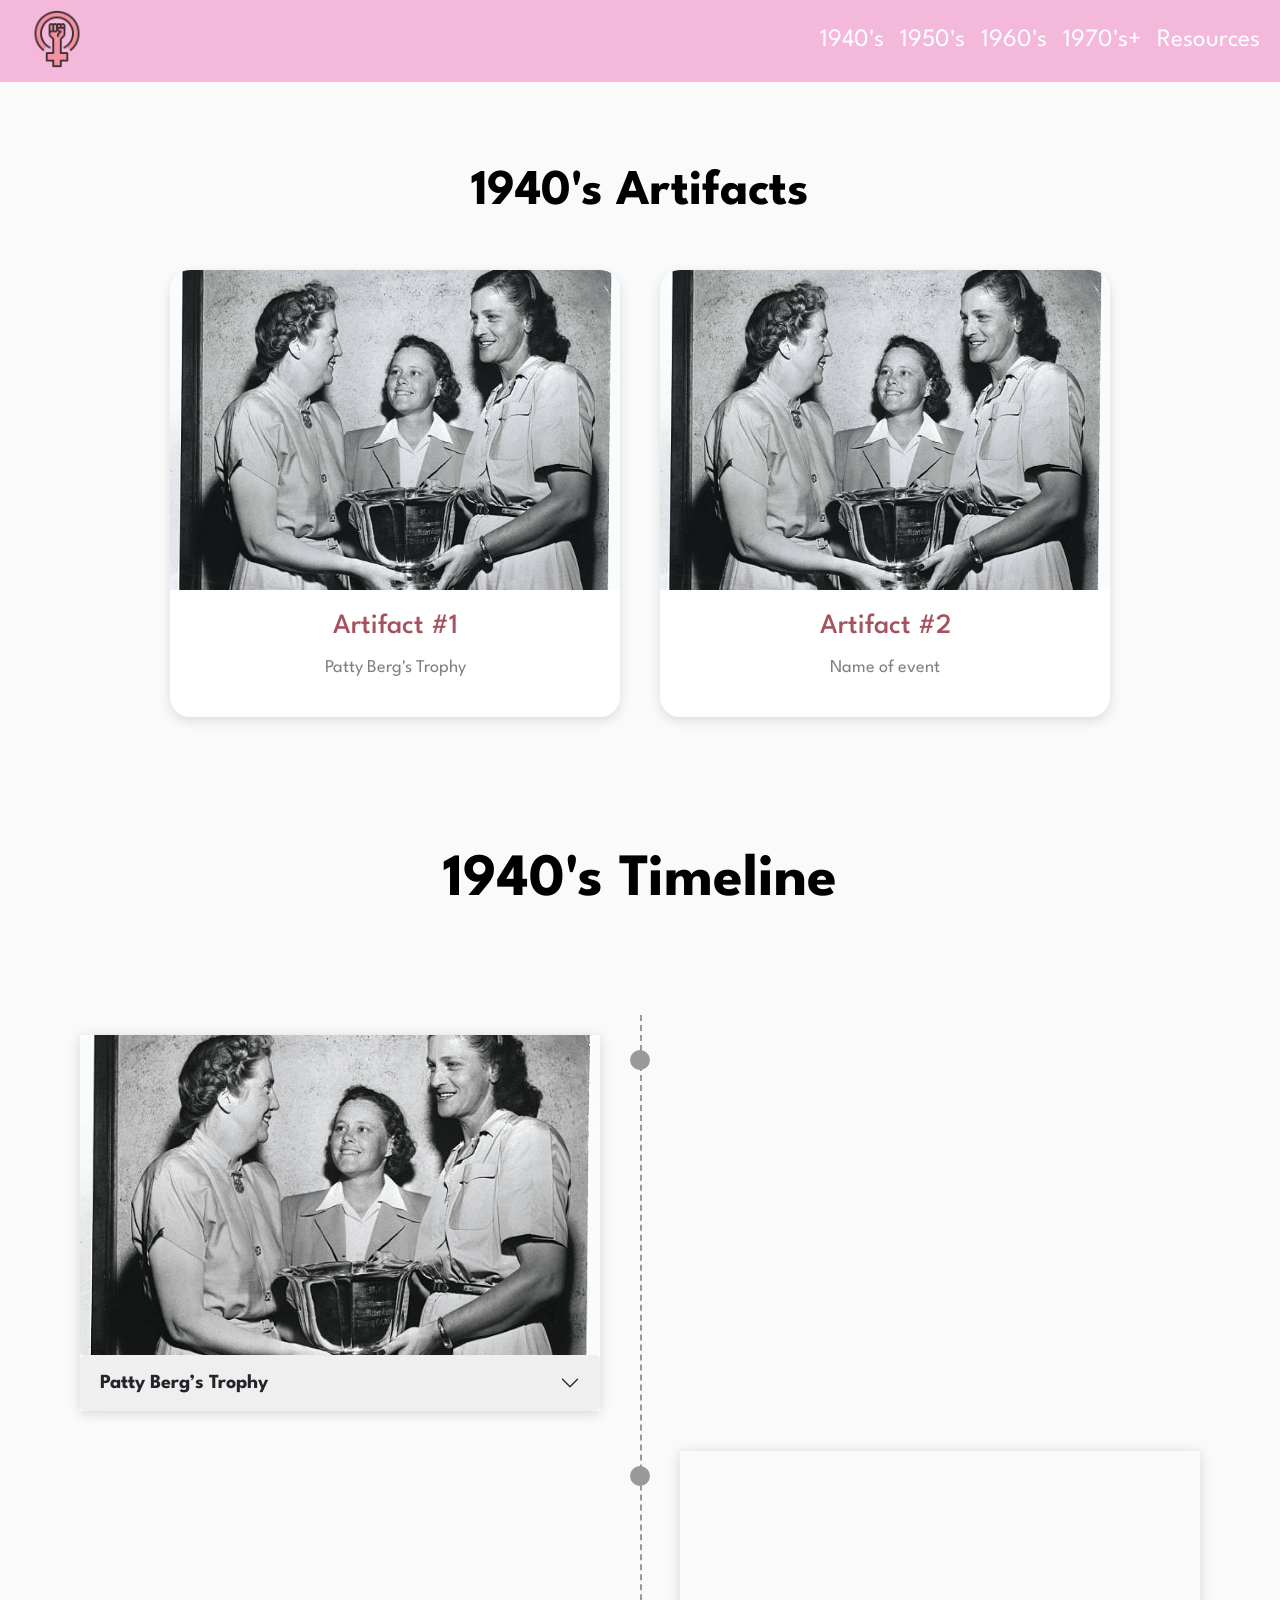
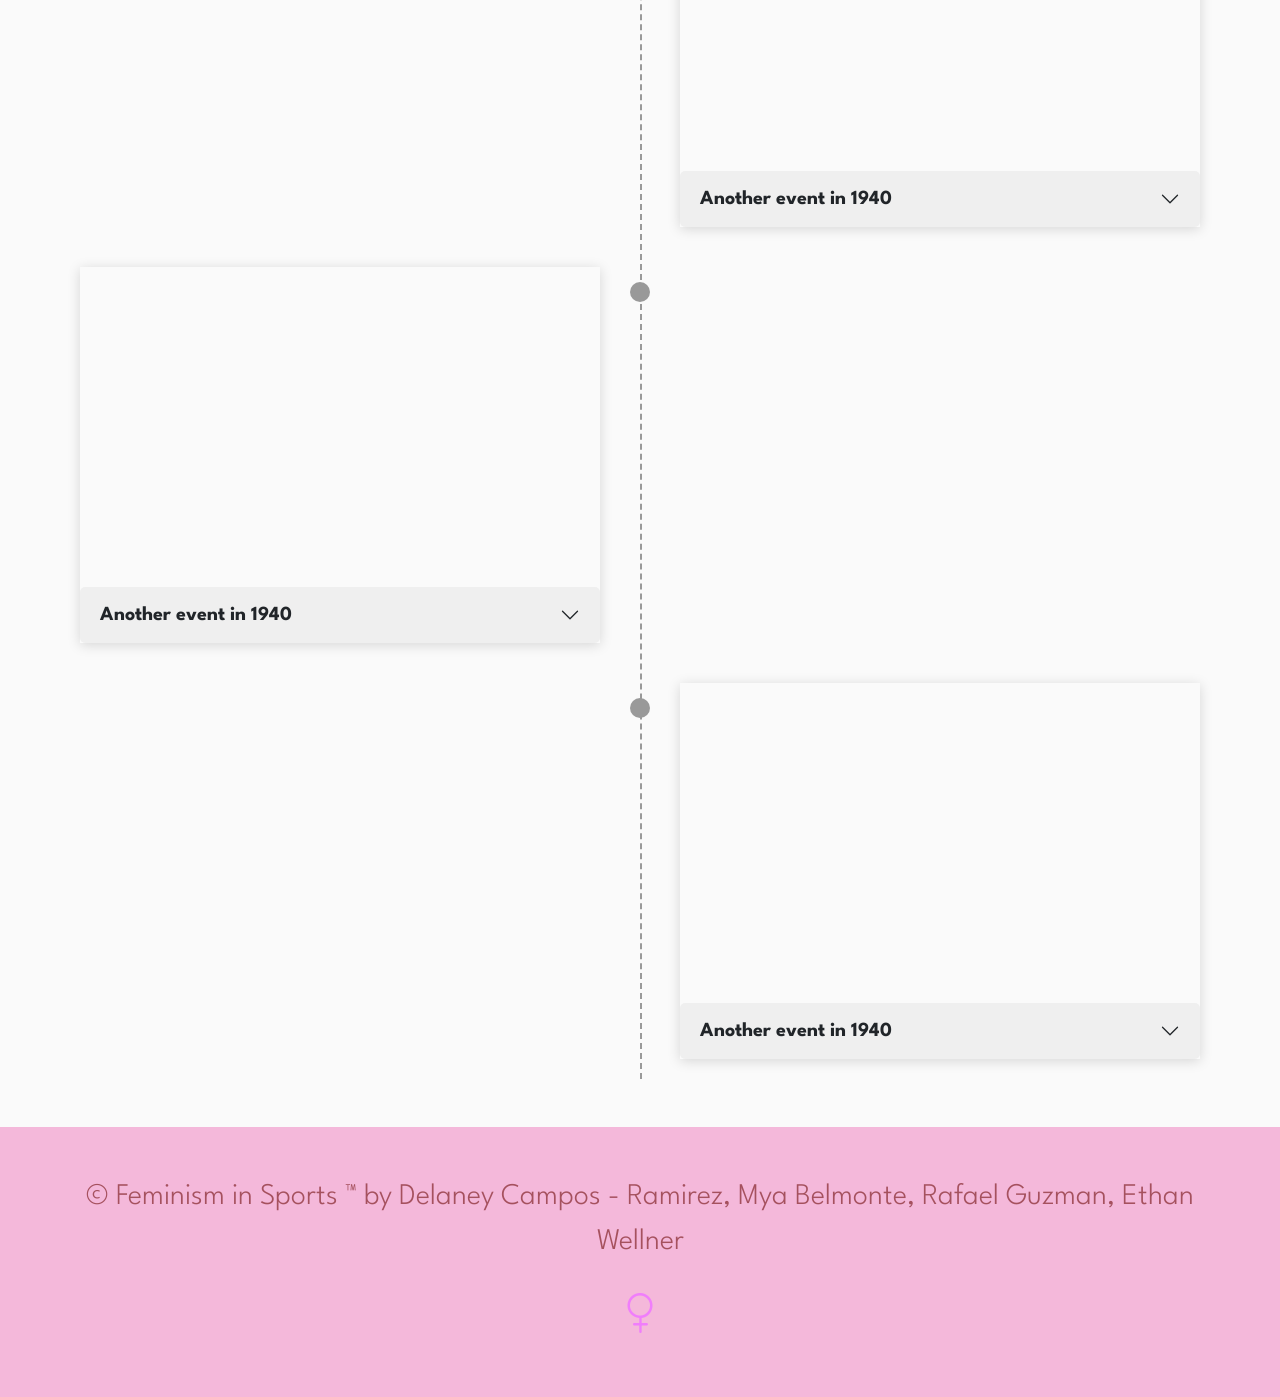
==== 1940's.html @ 1a589da6 "Styling for years" ====
<!DOCTYPE html>
<html lang="en">
<head>
    <meta charset="UTF-8">
    <meta name="viewport" content="width=device-width, initial-scale=1.0">
    <title>Feminism in Sports - 1940's</title>
    <link rel="icon" type="image/png" href="img/feminist.png">
    <link href="https://cdn.jsdelivr.net/npm/bootstrap@5.3.8/dist/css/bootstrap.min.css"
               rel="stylesheet" integrity="sha384-sRIl4kxILFvY47J16cr9ZwB07vP4J8+LH7qKQnuqkuIAvNWLzeN8tE5YBujZqJLB"
               crossorigin="anonymous">

   <link rel="stylesheet" href="https://cdn.jsdelivr.net/npm/bootstrap-icons@1.13.1/font/bootstrap-icons.min.css">
   <link rel="stylesheet" href="styles.css">

   <script src="https://cdn.jsdelivr.net/npm/bootstrap@5.3.8/dist/js/bootstrap.bundle.min.js"
               integrity="sha384-FKyoEForCGlyvwx9Hj09JcYn3nv7wiPVlz7YYwJrWVcXK/BmnVDxM+D2scQbITxI" crossorigin="anonymous"></script>
               
    <script src="https://code.jquery.com/jquery-3.7.1.min.js"></script>
    <link rel="stylesheet"
      href="https://unpkg.com/aos@2.3.1/dist/aos.css">
</head>
<body>

    <!--Navbar-->
    <nav class="navbar navbar-expand-xl navbar-dark navbar-container nb-background-color">
        <!--xl = extra-large breakpoint, navbar-dark = light text-->
        <div class="container-fluid">
            <a href="index.html" class="navbar-brand">
                <img src="img/feminist.png" alt="Feminist Symbol" class="d-inline-block align-text-top nav-image">
            </a>
                
            <!--hamburger menu button-->
            <button class="navbar-toggler" type="button" data-bs-toggle="collapse" data-bs-target="#navmenu">
                <span class="navbar-toggler-icon"></span>
            </button>

            <!--collapsible navbar menu w/custom hover underline CSS animation-->
            <div class="collapse navbar-collapse" id="navmenu">
                <!--links to hamburger menu button-->
                <ul class="navbar-nav ms-auto text-center" id="nav-links">
                    <li class="nav-list-item">
                        <a href="1940's.html" class="nav-link hover-underline-animation nbMenuItem">1940's</a>
                    </li>
                    <li class="nav-list-item">
                        <a href="1950's.html" class="nav-link hover-underline-animation nbMenuItem">1950's</a>
                    </li>
                    <li class="nav-list-item">
                        <a href="1960's.html" class="nav-link hover-underline-animation nbMenuIteme">1960's</a>
                    </li>
                    <li class="nav-list-item">
                        <a href="1970's.html" class="nav-link hover-underline-animation nbMenuItem">1970's+</a>
                    </li>
                    <li class="nav-list-item">
                        <a href="resources.html" class="nav-link hover-underline-animation nbMenuItem">Resources</a>
                    </li>
                    <!-- <li class="nav-list-item">
                        <button type = "button" class="nav-link-page nav-btn-reset" id="sign-inout-button" href="">SIGN OUT</button>
                    </li> -->
                </ul>
            </div>
        </div>
    </nav>

    <section class="artifact-section">

        <h1 class="text-center mb-5" style="font-size:50px;" data-aos="fade-in" data-aos-duration="5000"><b>1940's Artifacts</b></h1>

        <div class="artifact-container">

            <!-- Artifact 1 -->
            <div class="artifact-card"
                data-bs-toggle="modal"
                data-bs-target="#artifact1Modal">

                <img src="img/1940/PattyBerg’sTrophy.png"
                    alt="Patty Berg Trophy">

                <div class="artifact-info">
                    <h3>Artifact #1</h3>
                    <p>Patty Berg's Trophy</p>
                </div>

            </div>

            <!-- Artifact 2 -->
            <div class="artifact-card"
                data-bs-toggle="modal"
                data-bs-target="#artifact2Modal">

                <img src="img/1940/PattyBerg’sTrophy.png"
                    alt="AAGPBL">

                <div class="artifact-info">
                    <h3>Artifact #2</h3>
                    <p>Name of event</p>
                </div>

            </div>

        </div>

    </section>

    <!--CARD POP OUTS-->
    <!--Event 1-->
    <div class="modal fade"
        id="artifact1Modal"
        tabindex="-1">
        <div class="modal-dialog modal-fullscreen modal-dialog-scrollable">
            <div class="modal-content">
                <div class="modal-header">
                    <h2 class="modal-title">
                        Artifact #1
                    </h2>
                    <button
                        type="button"
                        class="btn-close"
                        data-bs-dismiss="modal">
                    </button>
                </div>
                <div class="modal-body">
                    <div class="row align-items">
                        <div class="col-md-6 text-center">
                            <img src="img/1940/PattyBerg’sTrophy.png" class="modal-image">
                        </div>

                        <div class="col-md-6 text-center">
                            <div class="modal-title">
                                <h1>Patty Berg's Trophy</h1>
                            </div>
                        </div>
                    </div>
                </div>
            </div>
        </div>
    </div>

    <!--Modal 2-->
    <div class="modal fade"
        id="artifact2Modal"
        tabindex="-1">
        <div class="modal-dialog modal-lg">
            <div class="modal-content">
                <div class="modal-header">
                    <h2 class="modal-title">
                        Event Name
                    </h2>
                    <button
                        type="button"
                        class="btn-close"
                        data-bs-dismiss="modal">
                    </button>
                </div>
                <div class="modal-body">
                    <img src="img/1940/PattyBerg’sTrophy.png"
                        class="modal-image">
                    <p>
                        Analysis
                    </p>
                </div>
            </div>
        </div>
    </div>

    <section class="timeline">
        <br><br>
       <!--1940's TIMELINE-->
        <h1 class="timeline-title" data-aos="fade-up"><b>1940's Timeline</b></h1>
        <br><br>
        <div class="main-timeline">
            <!-- Event 1 -->
            <div class="timeline-item left">
                <div class="timeline-card" data-aos="fade-right" data-aos-duration="1000">
                    <div class="timeline-image" style="background-image:url('img/1940/PattyBerg’sTrophy.png');"></div>
                    <div class="accordion" id="timeline1">
                        <div class="accordion-item">
                            <h2 class="accordion-header">
                                <button class="accordion-button collapsed" 
                                        type="button"
                                        data-bs-toggle="collapse"
                                        data-bs-target="#year1940">
                                    Patty Berg’s Trophy
                                </button>
                            </h2>

                            <div id="year1940" class="accordion-collapse collapse">
                                <div class="accordion-body">
                                    Brief description
                                </div>
                            </div>
                        </div>
                    </div>

                </div>
            </div>

            <!-- Event 2 -->
            <div class="timeline-item right">
                <div class="timeline-card" data-aos="fade-left" data-aos-duration="1000">
                    <div class="timeline-image" style="background-image:url('img/1950s.jpg');"></div>

                    <div class="accordion" id="timeline2">
                        <div class="accordion-item">
                            <h2 class="accordion-header">
                                <button class="accordion-button collapsed"
                                        type="button"
                                        data-bs-toggle="collapse"
                                        data-bs-target="#year1950">
                                    Another event in 1940
                                </button>
                            </h2>

                            <div id="year1950" class="accordion-collapse collapse">
                                <div class="accordion-body">
                                    Description of the 1950s event goes here.
                                </div>
                            </div>
                        </div>
                    </div>

                </div>
            </div>

            <!-- Event 3 -->
            <div class="timeline-item left">
                <div class="timeline-card" data-aos="fade-right" data-aos-duration="1000">
                    <div class="timeline-image" style="background-image:url('img/1960s.jpg');"></div>

                    <div class="accordion" id="timeline3">
                        <div class="accordion-item">
                            <h2 class="accordion-header">
                                <button class="accordion-button collapsed"
                                        type="button"
                                        data-bs-toggle="collapse"
                                        data-bs-target="#year1960">
                                    Another event in 1940
                                </button>
                            </h2>

                            <div id="year1960" class="accordion-collapse collapse">
                                <div class="accordion-body">
                                    Description of the 1960s event goes here.
                                </div>
                            </div>
                        </div>
                    </div>

                </div>
            </div>

            <!-- Event 4 -->
            <div class="timeline-item right">
                <div class="timeline-card" data-aos="fade-left" data-aos-duration="1000">
                    <div class="timeline-image" style="background-image:url('img/1970s.jpg');"></div>

                    <div class="accordion" id="timeline4">
                        <div class="accordion-item">
                            <h2 class="accordion-header">
                                <button class="accordion-button collapsed"
                                        type="button"
                                        data-bs-toggle="collapse"
                                        data-bs-target="#year1970">
                                    Another event in 1940
                                </button>
                            </h2>

                            <div id="year1970" class="accordion-collapse collapse">
                                <div class="accordion-body">
                                    Description of the 1970s+ event goes here.
                                </div>
                            </div>
                        </div>
                    </div>

                </div>
            </div>

        </div>
        <br><br>
    </section>
    
    <!--FOOTER-->
    <footer class="p-5 footer text-light text-center">
        <div class="container d-flex justify-content-center align-items-center gap-3 flex-wrap">
            <p class="lead m-0 text-center">
                &copy; Feminism in Sports &trade; by Delaney Campos - Ramirez, Mya Belmonte, Rafael Guzman, Ethan Wellner
            </p>
            <a href="#" class="mt-2">
                <i class="bi bi-gender-female footer-icon"></i>
            </a>
        </div>
    </footer>
    <script src="https://unpkg.com/aos@2.3.1/dist/aos.js"></script>

    <script>
        AOS.init()
    </script>
</body>
</html>
---- styles.css ----
/*----------Fonts----------*/
@import url('https://fonts.googleapis.com/css2?family=League+Spartan:wght@100..900&display=swap');

/*----------Set Up----------*/
body{
    background-color: #fafafa;
    color: black;
    margin: 0;
    font-family: 'League Spartan', sans-serif;
    /* text-align: center; */
}

p {
    font-size: 23px;
}

.space{
    margin-top: 10px;
}
/*----------Navbar----------*/
/*navbar*/
.navbar-container{
    /* position: sticky !important; */
    top: 0;
    z-index: 1000; 
}

/*navbar background color*/
.nb-background-color{   
    background-color: #f4b8da;
    z-index: 1000; /* Ensure navbar stays on top */
    top: 0;
    /* position: sticky !important; */
}

@keyframes fadeIn {
  from {
    opacity: 0;
  }
  to {
    opacity: 1;
  }
}

/*links in navbar*/
.nav-list-item a{
    color: #ffffff !important;
    font-size: 25px;

    transition:
        text-shadow 0.2s ease,
        transform 0.2s ease;
}

.nav-list-item a:hover{
    text-shadow:
        0 0 0.5px currentColor,
        0 0 0.5px currentColor;

    transform: scale(1.1);
}

/*hovering animation*/
.hover-underline-animation {
    display: inline-block;
    position: relative;
  }
  
.hover-underline-animation:after {
    content: '';
    position: absolute;
    width: 100%;
    transform: scaleX(0);
    height: 2px;
    bottom: 0;
    left: 0;
    background-color: #ffffff;
    transition: transform 0.35s ease-out;
}

/*Scrolled*/
.nb-background-color.scrolled .hover-underline-animation:after {
    background-color: #ffffff;
}

.hover-underline-animation:hover:after {
    transform: scaleX(1);
}

.nb-background-color.scrolled .hover-underline-animation:hover:after {
    transform: scaleX(1);
}

/*logo*/
.nav-image{
    height: 60px;
    width: auto;
    margin-top: -10px; /* Moves the image 20px up */
    padding-left: 15px;
}

/*navbar items*/
.nav-item a{
    font-family: "League Spartan", sans-serif;
    font-size: 25px;
    margin-right: 20px;
    color: #a5515e;
}

.nav-item:hover a{
    font-family: "League Spartan", sans-serif;
    font-size: 25px;
    margin-right: 20px;
    color: #a5515e;
}

/*navbar menu button*/
.nav-item button{
    font-family: "League Spartan", sans-serif;
    font-size: 25px;
}

/*hamburger*/
button.navbar-toggler {
    background-color: #f4b8da
}

/*----------Footer----------*/
.footer{
    background-color: #f4b8da;   
}

.footer p{
    color: #a5515e;
    font-size: 30px;
}

/*button leading to top of page*/
.footer-icon{
    font-size: 40px;
    color: #f07efb;
}

.footer-icon:hover{
    color: #bc60c4;
    transform: scale(1.15);
    transition: 0.2;
}

/*----------Home Page----------*/
.image-background{
    height: calc(100vh - 80px);
    background-image: url("img/background.png");
    background-size: cover;
    background-position: center;
    background-repeat: no-repeat;

    display: flex;
    justify-content: center; /* Centers horizontally */
    align-items: center;     /* Centers vertically */
}

.image-text{
    color: white;
    text-align: center;
}

.image-text h1{
    font-size: 90px;
}

.image-text h3{
    font-size: 30px;
}

.feminism-text h1{
    font-size: 60px;
}

.background{
    /* width: 700px;
    min-height: 420px; */
    width: 100%;
    max-width: 550px;
    min-height: 350px;
    
    background: #dca1a1;
    border-radius: 25px;
    margin: auto;

    display: flex;
    justify-content: center;
    align-items: center;
    padding: 20px;
}

.image-size{
    object-fit: cover;
    object-position: top center;
    height: 100%;
    width: 100%;
}

.overview-text{
    padding-left: 30px;
}

.overview-text-sports{
    padding-left: 30px;
    padding-right: 20px;
}

/* ---------------- Timeline Section ---------------- */

.timeline-section{
    padding: 50px 20px;
}

.timeline-title{
    text-align: center;
    font-size: 60px;
    margin-bottom: 50px;
}

/* ---------------- Main Timeline ---------------- */

.main-timeline{
    position: relative;
    max-width: 1200px;
    margin: auto;
}

/* Center line */

.main-timeline::after{
    content: "";
    position: absolute;
    top: 0;
    bottom: 0;
    left: 50%;
    border-left: 2px dashed #999;
}

/* ---------------- Timeline Item ---------------- */

.timeline-item{
    position: relative;
    width: 50%;
    padding: 20px 40px;
}

.left{
    left: 0;
}

.right{
    left: 50%;
}

/* Circle */

.timeline-item::after{
    content: "";
    position: absolute;
    top: 35px;
    width: 20px;
    height: 20px;
    background: #999;
    border-radius: 50%;
    z-index: 2;
}

.left::after{
    right: -10px;
}

.right::after{
    left: -10px;
}

/* ---------------- Card ---------------- */

.timeline-card{
    overflow: hidden;
    box-shadow: 0 2px 12px rgba(0,0,0,.15);
/* 
    opacity: 0;
    scale: .8;

    animation: fadeIn linear forwards;
    animation-timeline: view();
    animation-range: entry 100px cover 40%; */
}

.left .timeline-card{
    transform-origin: left;
}

.right .timeline-card{
    transform-origin: right;
}

@keyframes fadeIn{
    to{
        opacity: 1;
        scale: 1;
    }
}

/* ---------------- Image ---------------- */

.timeline-image{
    height: 320px;
    background-position: center;
    background-size: cover;
    filter: saturate(40%);
    transition: .4s;
}

.timeline-card:hover .timeline-image{
    filter: saturate(100%);
    transform: scale(1.08);
}

/* ---------------- Accordion ---------------- */

.accordion-item{
    border: none;
}

.accordion-button{
    background: #efefef;
    font-size: 20px;
    font-weight: bold;
}

.accordion-button:not(.collapsed){
    background: #f4b8da;
    color: white;
}

.accordion-button:focus{
    box-shadow: none;
}

/* ---------------- Mobile ---------------- */

@media (max-width: 768px){

    .main-timeline::after{
        left: 20px;
    }

    .timeline-item{
        width: 100%;
        padding-left: 50px;
        padding-right: 20px;
    }

    .right{
        left: 0;
    }

    .left::after,
    .right::after{
        left: 10px;
    }
}

/*--Carousel--*/

.artifact-section{
    padding: 80px 20px;
}

/* CARD CONTAINER */

.artifact-container{
    display: flex;
    justify-content: center;
    gap: 40px;
    flex-wrap: wrap;
}

/* CARD */

.artifact-card{
    width: 450px;
    background: white;

    border-radius: 20px;
    overflow: hidden;

    cursor: pointer;

    box-shadow:
        0 4px 12px rgba(0,0,0,.12);

    transition:
        transform .3s ease,
        box-shadow .3s ease;
}

/* HOVER EFFECT */

.artifact-card:hover{
    transform:
        translateY(-10px)
        scale(1.03);

    box-shadow:
        0 12px 25px rgba(0,0,0,.2);
}

/* IMAGE */

.artifact-card img{
    width: 100%;
    height: 320px;

    object-fit: cover;

    transition: transform .4s ease;
}

.artifact-card:hover img{
    transform: scale(1.08);
}

/* TEXT */

.artifact-info{
    padding: 20px;
    text-align: center;
}

.artifact-info h3{
    color: #a5515e;
    margin-bottom: 10px;
}

.artifact-info p{
    font-size: 18px;
    color: gray;
}

/* MODAL */

.modal-image{
    width: 100%;
    border-radius: 15px;
    margin-bottom: 20px;
}
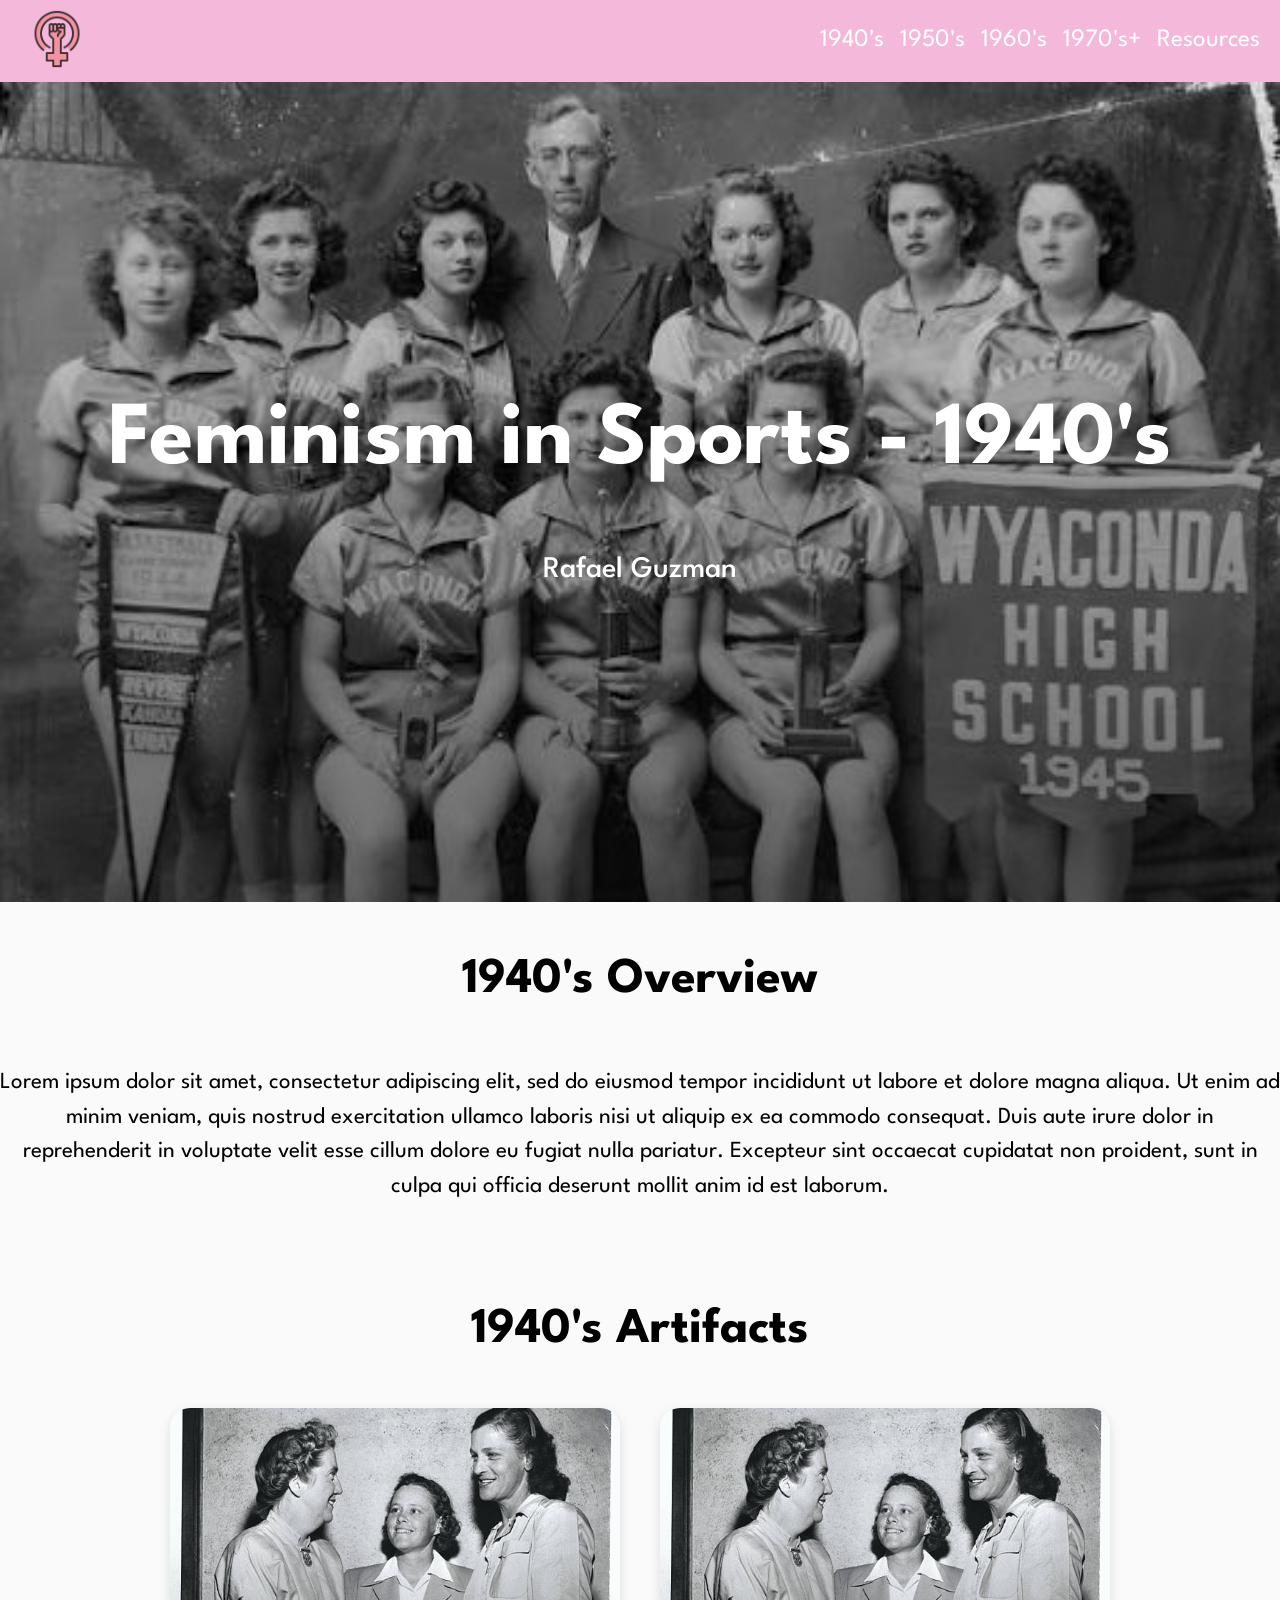
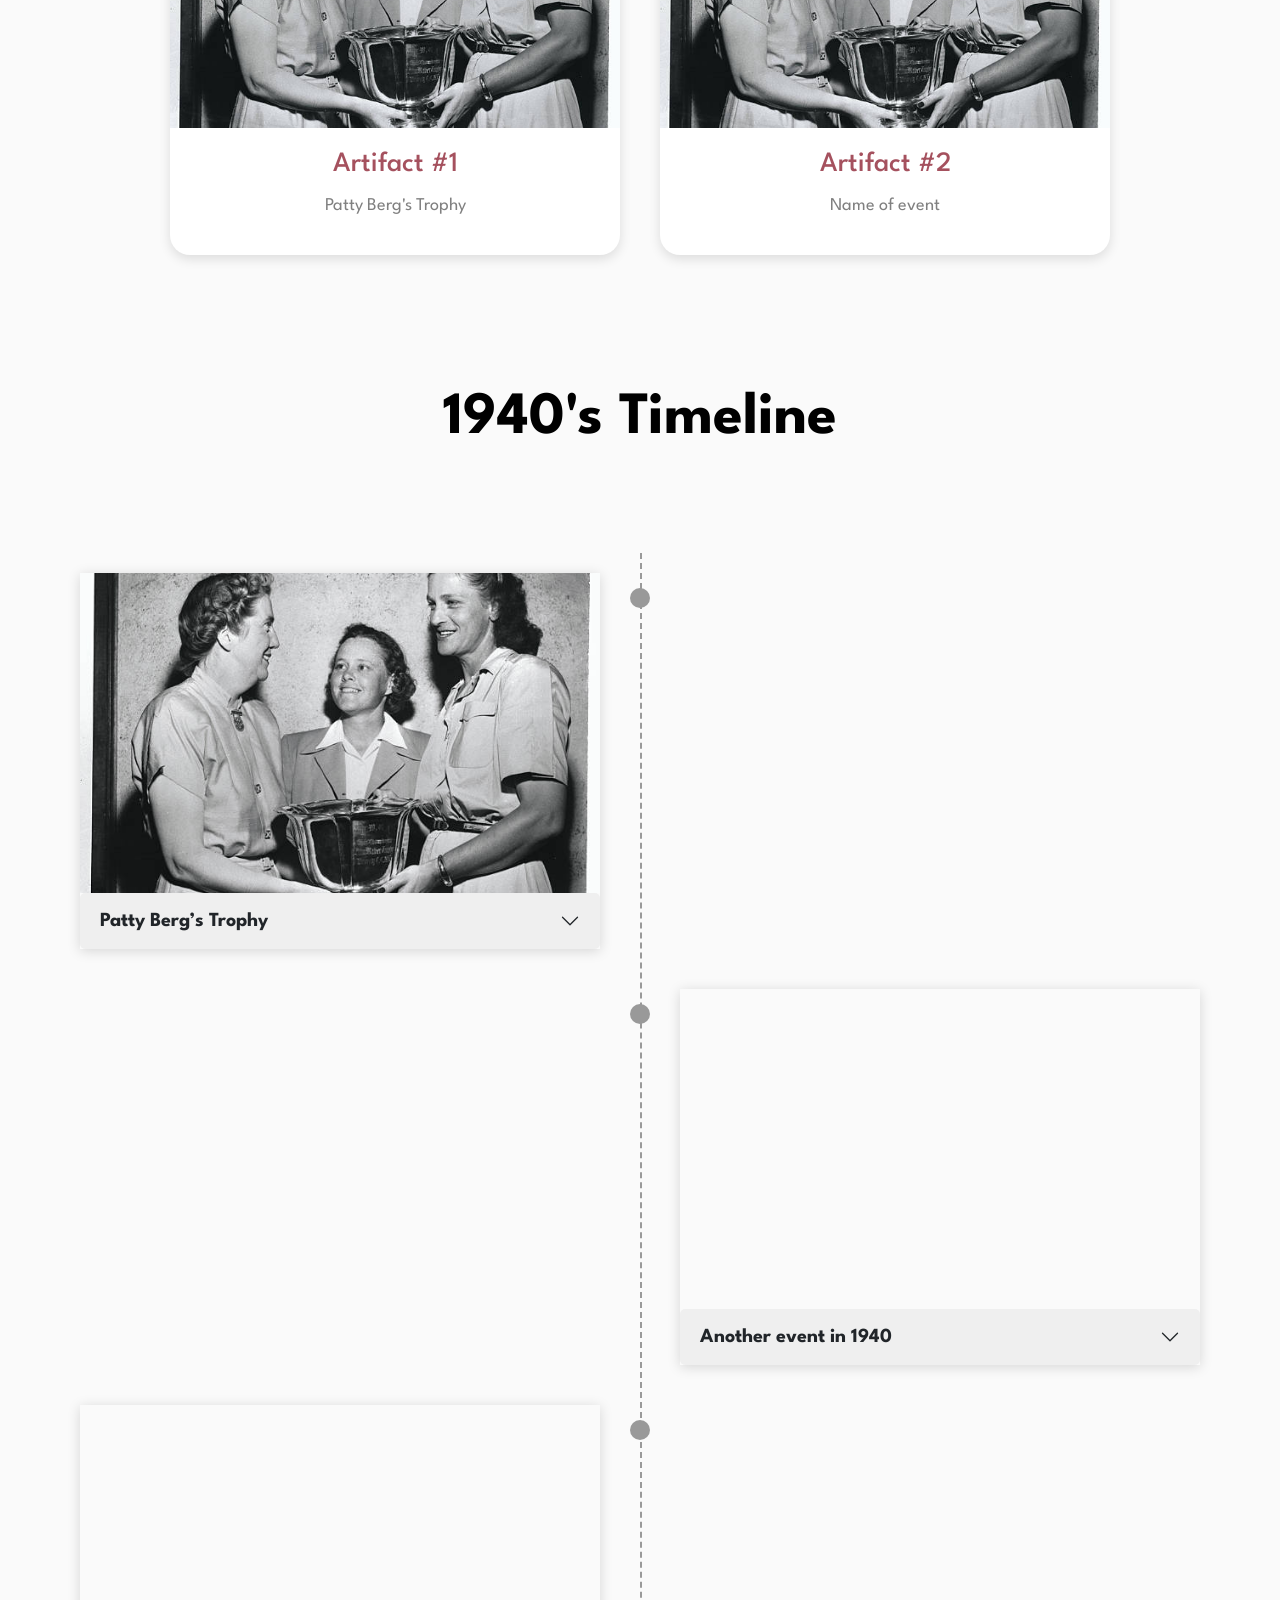
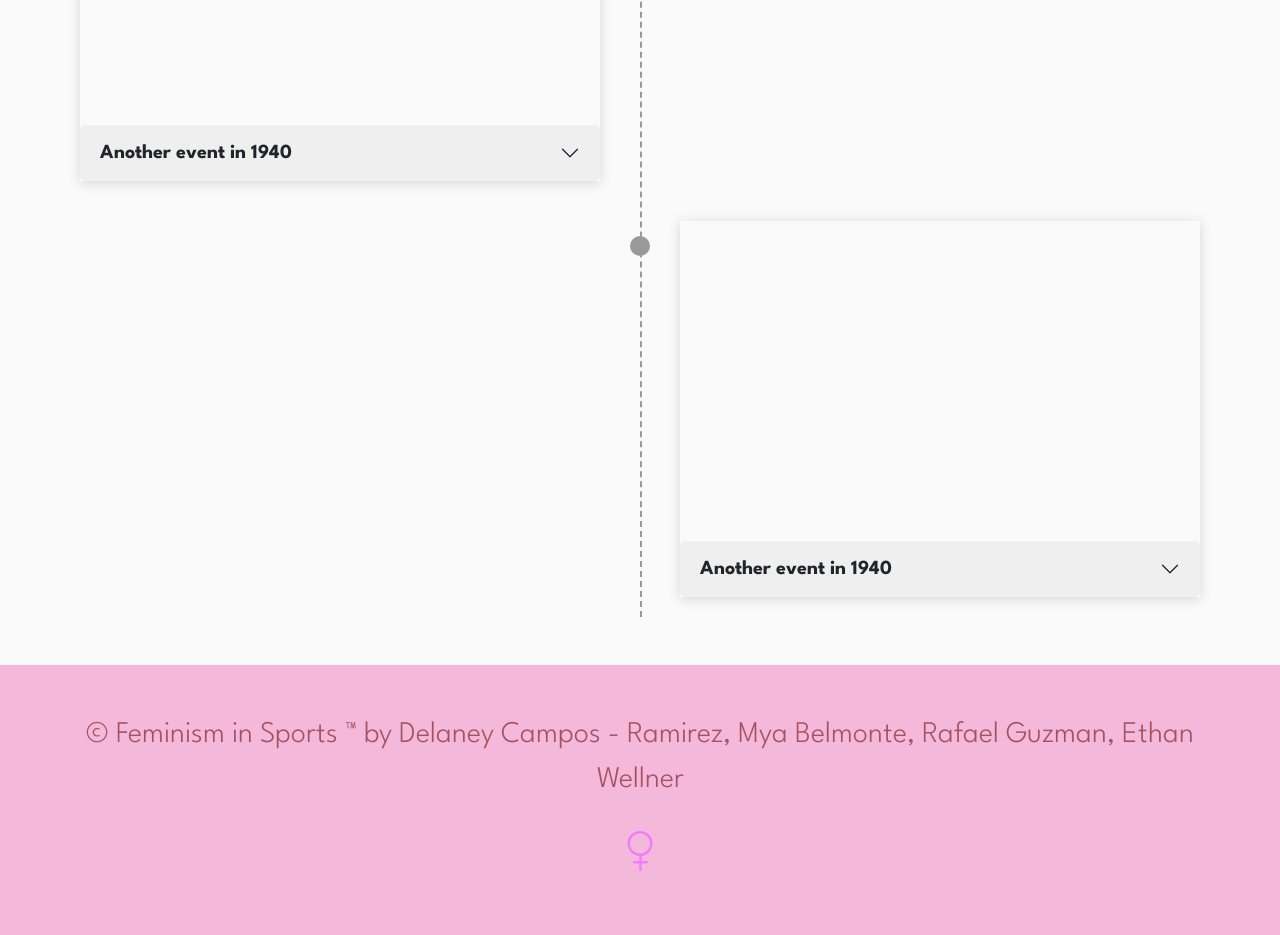
==== commit ade6637c: "1940s update" ====
--- a/1940's.html
+++ b/1940's.html
@@ -60,6 +60,45 @@
             </div>
         </div>
     </nav>
+
+
+    <section class="image-background-1940">
+        <div class="image-text text-center" data-aos="fade-up" data-aos-duration="2000">
+            <h1><b>Feminism in Sports - 1940's</b></h1>
+            <br><br>
+            <h3>Rafael Guzman</h3>
+        </div>
+
+    </section>
+
+    <br><br>
+    <section class="1940-overview">
+        <div class="overview-1940 text-center">
+            <h1 style="font-size:50px;" data-aos="fade-in" data-aos-duration="5000"><b>1940's Overview</b></h1>
+            <br><br>
+            <p>Lorem ipsum dolor sit amet, consectetur adipiscing elit, sed do eiusmod tempor 
+                        incididunt ut labore et dolore magna aliqua. Ut enim ad minim veniam, quis nostrud 
+                        exercitation ullamco laboris nisi ut aliquip ex ea commodo consequat. Duis aute irure 
+                        dolor in reprehenderit in voluptate velit esse cillum dolore eu fugiat nulla pariatur. 
+                        Excepteur sint occaecat cupidatat non proident, sunt in culpa qui officia deserunt mollit 
+                        anim id est laborum.
+            </p>
+        </div>
+    </section>
+    <!-- <section class="1940-intro">
+        <br><br>
+        <div class="row align-items">
+            <div class="col-md-6 text-center">
+                <div class='main-text'>
+                    <h1 class="text-center mb-5" style="font-size:50px;" data-aos="fade-in" data-aos-duration="5000"><b>1940's</b></h1>
+                </div>
+            </div>
+
+            <div class="col-md-6 text-center">
+                <img src="img/1940/basketball1940.png" class="img-fluid">
+            </div>
+        </div>
+    </section> -->
 
     <section class="artifact-section">
 
--- a/styles.css
+++ b/styles.css
@@ -450,4 +450,21 @@
     width: 100%;
     border-radius: 15px;
     margin-bottom: 20px;
+}
+
+/*Top of years page*/
+
+.image-background-1940{
+    height: calc(100vh - 80px);
+    background-image: linear-gradient(rgba(0, 0, 0, 0.1),
+                    rgba(0, 0, 0, 0.5)),
+                    url("img/1940/basketball1940.png");
+    background-size: cover;
+    background-position: center 0%;
+    background-repeat: no-repeat;
+    
+
+    display: flex;
+    justify-content: center; /* Centers horizontally */
+    align-items: center;     /* Centers vertically */
 }
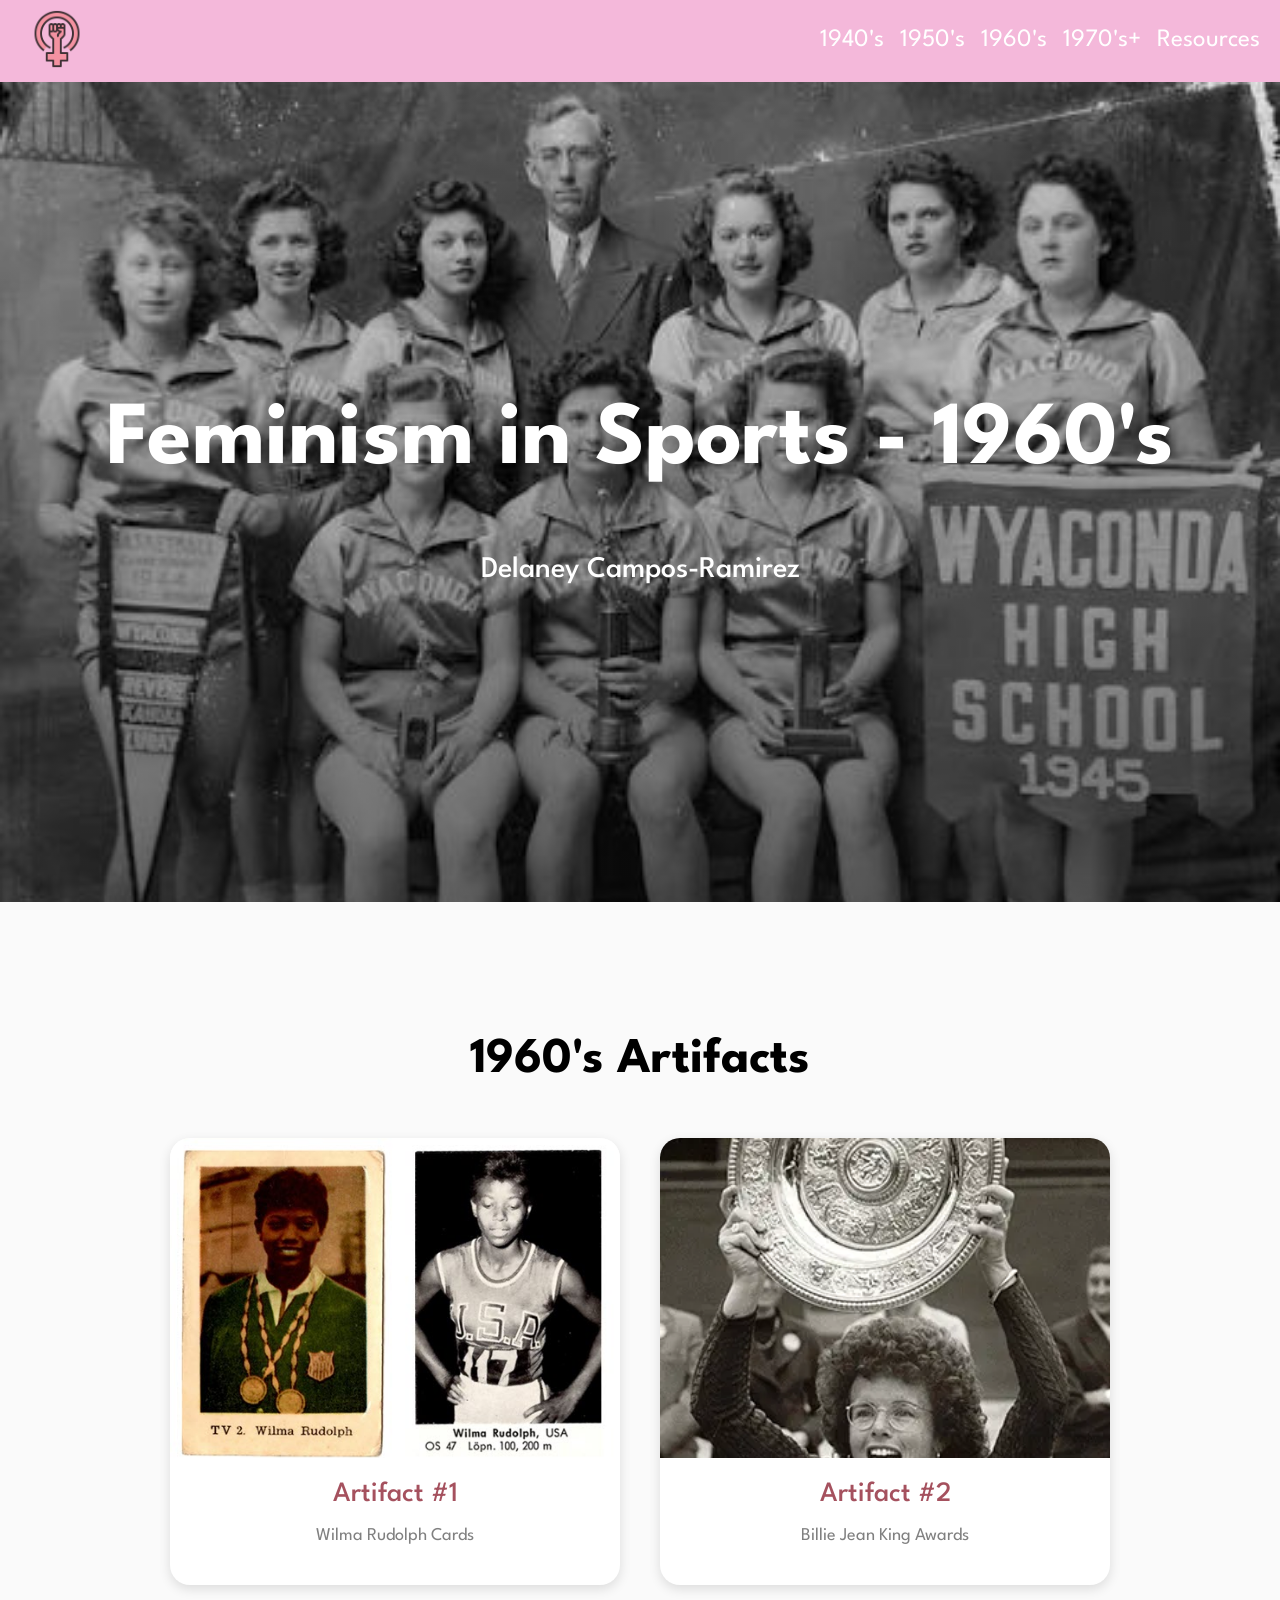
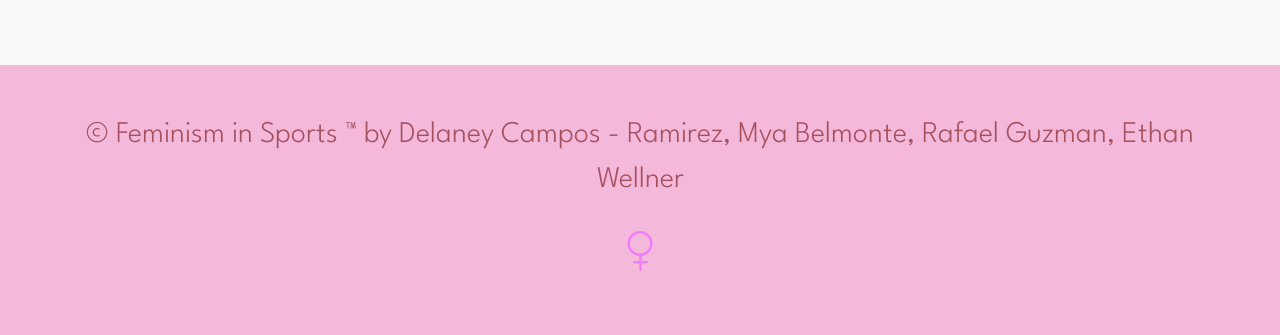
==== commit 4f431cd4: "Changes - locking in - added mya's overview to index - Changed all pages to just have artifacts" ====
--- a/1940's.html
+++ b/1940's.html
@@ -3,7 +3,7 @@
 <head>
     <meta charset="UTF-8">
     <meta name="viewport" content="width=device-width, initial-scale=1.0">
-    <title>Feminism in Sports - 1940's</title>
+    <title>Feminism in Sports - 1960's</title>
     <link rel="icon" type="image/png" href="img/feminist.png">
     <link href="https://cdn.jsdelivr.net/npm/bootstrap@5.3.8/dist/css/bootstrap.min.css"
                rel="stylesheet" integrity="sha384-sRIl4kxILFvY47J16cr9ZwB07vP4J8+LH7qKQnuqkuIAvNWLzeN8tE5YBujZqJLB"
@@ -64,17 +64,17 @@
 
     <section class="image-background-1940">
         <div class="image-text text-center" data-aos="fade-up" data-aos-duration="2000">
-            <h1><b>Feminism in Sports - 1940's</b></h1>
+            <h1><b>Feminism in Sports - 1960's</b></h1>
             <br><br>
-            <h3>Rafael Guzman</h3>
+            <h3>Delaney Campos-Ramirez</h3>
         </div>
 
     </section>
 
     <br><br>
-    <section class="1940-overview">
+    <!-- <section class="1940-overview">
         <div class="overview-1940 text-center">
-            <h1 style="font-size:50px;" data-aos="fade-in" data-aos-duration="5000"><b>1940's Overview</b></h1>
+            <h1 style="font-size:50px;" data-aos="fade-in" data-aos-duration="5000"><b>1960's Overview</b></h1>
             <br><br>
             <p>Lorem ipsum dolor sit amet, consectetur adipiscing elit, sed do eiusmod tempor 
                         incididunt ut labore et dolore magna aliqua. Ut enim ad minim veniam, quis nostrud 
@@ -84,7 +84,7 @@
                         anim id est laborum.
             </p>
         </div>
-    </section>
+    </section> -->
     <!-- <section class="1940-intro">
         <br><br>
         <div class="row align-items">
@@ -102,7 +102,7 @@
 
     <section class="artifact-section">
 
-        <h1 class="text-center mb-5" style="font-size:50px;" data-aos="fade-in" data-aos-duration="5000"><b>1940's Artifacts</b></h1>
+        <h1 class="text-center mb-5" style="font-size:50px;" data-aos="fade-in" data-aos-duration="5000"><b>1960's Artifacts</b></h1>
 
         <div class="artifact-container">
 
@@ -111,12 +111,12 @@
                 data-bs-toggle="modal"
                 data-bs-target="#artifact1Modal">
 
-                <img src="img/1940/PattyBerg’sTrophy.png"
-                    alt="Patty Berg Trophy">
+                <img src="img/1960/rudolphCards.png"
+                    alt="Wilma Rudolph Cards">
 
                 <div class="artifact-info">
                     <h3>Artifact #1</h3>
-                    <p>Patty Berg's Trophy</p>
+                    <p>Wilma Rudolph Cards</p>
                 </div>
 
             </div>
@@ -126,12 +126,12 @@
                 data-bs-toggle="modal"
                 data-bs-target="#artifact2Modal">
 
-                <img src="img/1940/PattyBerg’sTrophy.png"
-                    alt="AAGPBL">
+                <img src="img/1960/trophyBillie.png"
+                    alt="Billie Jean King Trophy"  class="billie-img">
 
                 <div class="artifact-info">
                     <h3>Artifact #2</h3>
-                    <p>Name of event</p>
+                    <p>Billie Jean King Awards</p>
                 </div>
 
             </div>
@@ -160,12 +160,22 @@
                 <div class="modal-body">
                     <div class="row align-items">
                         <div class="col-md-6 text-center">
-                            <img src="img/1940/PattyBerg’sTrophy.png" class="modal-image">
+                            <img src="img/1960/rudolphCards.png" class="modal-image">
+                            <p></p>
                         </div>
 
                         <div class="col-md-6 text-center">
                             <div class="modal-title">
-                                <h1>Patty Berg's Trophy</h1>
+                                <h1>The Tennessee Tornado - Wilma Rudolph</h1>
+                            </div>
+                            <div>
+                                <p>Wilma Rudolph’s cards are very rare collectible trading cards, as women of color make up less than 1% of the athletes featured in the Olympic card collection. Wilma represented persistence and determination, as she had to overcome many obstacles to get to the Olympics.
+Growing up in a small town in Tennessee, Rudolph’s leg was partially paralyzed at the age of 4, forcing her to wear a leg brace from the ages of 6 - 12. Despite this challenge, she still found her love and talent for running.
+During the 1960s, many women were abandoning sports and working out due to the idea that it gave them an “unfeminine physique”, something that was very frowned upon. Despite this way of thinking, many Black colleges saw it as an opportunity to uplift racial injustices. 
+She was coached and trained in Nashville at Tennessee A&I University by coach Ed Temple. At just 16, Rudolph ran the 4x100 meter relay team at the Olympics, earning a bronze medal. Rudolph later competed in the 1960 Olympics in Rome, being the first Black woman to win 3 gold medals in a single Olympic Games. She won gold in the 100-meter dash, 200-meter dash, and 4x100 meter relay.
+With the 1960 Olympic Games being the first Olympic Games to have worldwide TV coverage, Rudolph received significant publicity for her achievements. She was given many nicknames, such as “The Black Pearl” by the Italian press and “The Queen of the Olympics” by the Russian press.
+Rudolph also presented herself in a traditionally feminine manner, challenging the stereotype that female athletes could not be both athletic and feminine. She helped to break stereotypes placed on Black women and women in sports. Rudolph helped propel track and field for girls for future generations, proving to the world that women can be just as athletic as men.
+</p>
                             </div>
                         </div>
                     </div>
@@ -178,11 +188,11 @@
     <div class="modal fade"
         id="artifact2Modal"
         tabindex="-1">
-        <div class="modal-dialog modal-lg">
+        <div class="modal-dialog modal-fullscreen">
             <div class="modal-content">
                 <div class="modal-header">
                     <h2 class="modal-title">
-                        Event Name
+                        Artifact #2
                     </h2>
                     <button
                         type="button"
@@ -191,132 +201,31 @@
                     </button>
                 </div>
                 <div class="modal-body">
-                    <img src="img/1940/PattyBerg’sTrophy.png"
-                        class="modal-image">
-                    <p>
-                        Analysis
-                    </p>
+                    <div class="row align-items">
+                        <div class="col-md-6 text-center">
+                            <img src="img/1960/trophyBillie.png" class="modal-image">
+                            <p></p>
+                        </div>
+
+                        <div class="col-md-6 text-center">
+                            <div class="modal-title">
+                                <h1>The Venus Rosewater Dish - Billie Jean King</h1>
+                            </div>
+                            <div>
+                                <p>Billie Jean King won many trophies at Wimbledon during the 1960s, using her success to help advance women's sports and advocate for equality. Her breakthroughs proved that female athletes were just as marketable as men, and she demanded equal respect. 
+At a young age, King found her talent in sports. She first trained in softball and baseball, competing in leagues with girls five to seven years older than her. At the age of 11, however, her parents made her switch from softball to tennis as they believed King should participate in a more “ladylike” sport. King didn't hold back on the court and was often criticized for her aggressive style of play. She also had to learn about gender discrimination in sports, as she wasn’t allowed to be a part of a group picture because she was wearing tennis shorts instead of a tennis dress.
+During the 1960s, King had many Wimbledon breakthroughs, earning three trophies within ten years. In 1961, King and her partner Karen Hantze Susman became the youngest pair to win the Wimbledon women’s doubles title. Five years later, King won her first Wimbledon singles title, making her the world's number one-ranked player. The Open Era began in 1968, ending the division between amateurs and pro-only circuits, allowing all players to earn prize money. Before this era, King was making very little money. After the start of the Open Era, King was finally able to earn prize money for her accomplishments on the court.
+The Venus Rosewater Dish represents more than King's athletic success. Each Wimbledon victory increased her visibility and credibility, allowing her to advocate for equal prize money and greater opportunities for female athletes. Through her success and advocacy, King challenged gender discrimination in athletics and helped advance the broader fight for women's rights.
+</p>
+                            </div>
+                        </div>
+                    </div>
                 </div>
             </div>
         </div>
     </div>
 
-    <section class="timeline">
-        <br><br>
-       <!--1940's TIMELINE-->
-        <h1 class="timeline-title" data-aos="fade-up"><b>1940's Timeline</b></h1>
-        <br><br>
-        <div class="main-timeline">
-            <!-- Event 1 -->
-            <div class="timeline-item left">
-                <div class="timeline-card" data-aos="fade-right" data-aos-duration="1000">
-                    <div class="timeline-image" style="background-image:url('img/1940/PattyBerg’sTrophy.png');"></div>
-                    <div class="accordion" id="timeline1">
-                        <div class="accordion-item">
-                            <h2 class="accordion-header">
-                                <button class="accordion-button collapsed" 
-                                        type="button"
-                                        data-bs-toggle="collapse"
-                                        data-bs-target="#year1940">
-                                    Patty Berg’s Trophy
-                                </button>
-                            </h2>
-
-                            <div id="year1940" class="accordion-collapse collapse">
-                                <div class="accordion-body">
-                                    Brief description
-                                </div>
-                            </div>
-                        </div>
-                    </div>
-
-                </div>
-            </div>
-
-            <!-- Event 2 -->
-            <div class="timeline-item right">
-                <div class="timeline-card" data-aos="fade-left" data-aos-duration="1000">
-                    <div class="timeline-image" style="background-image:url('img/1950s.jpg');"></div>
-
-                    <div class="accordion" id="timeline2">
-                        <div class="accordion-item">
-                            <h2 class="accordion-header">
-                                <button class="accordion-button collapsed"
-                                        type="button"
-                                        data-bs-toggle="collapse"
-                                        data-bs-target="#year1950">
-                                    Another event in 1940
-                                </button>
-                            </h2>
-
-                            <div id="year1950" class="accordion-collapse collapse">
-                                <div class="accordion-body">
-                                    Description of the 1950s event goes here.
-                                </div>
-                            </div>
-                        </div>
-                    </div>
-
-                </div>
-            </div>
-
-            <!-- Event 3 -->
-            <div class="timeline-item left">
-                <div class="timeline-card" data-aos="fade-right" data-aos-duration="1000">
-                    <div class="timeline-image" style="background-image:url('img/1960s.jpg');"></div>
-
-                    <div class="accordion" id="timeline3">
-                        <div class="accordion-item">
-                            <h2 class="accordion-header">
-                                <button class="accordion-button collapsed"
-                                        type="button"
-                                        data-bs-toggle="collapse"
-                                        data-bs-target="#year1960">
-                                    Another event in 1940
-                                </button>
-                            </h2>
-
-                            <div id="year1960" class="accordion-collapse collapse">
-                                <div class="accordion-body">
-                                    Description of the 1960s event goes here.
-                                </div>
-                            </div>
-                        </div>
-                    </div>
-
-                </div>
-            </div>
-
-            <!-- Event 4 -->
-            <div class="timeline-item right">
-                <div class="timeline-card" data-aos="fade-left" data-aos-duration="1000">
-                    <div class="timeline-image" style="background-image:url('img/1970s.jpg');"></div>
-
-                    <div class="accordion" id="timeline4">
-                        <div class="accordion-item">
-                            <h2 class="accordion-header">
-                                <button class="accordion-button collapsed"
-                                        type="button"
-                                        data-bs-toggle="collapse"
-                                        data-bs-target="#year1970">
-                                    Another event in 1940
-                                </button>
-                            </h2>
-
-                            <div id="year1970" class="accordion-collapse collapse">
-                                <div class="accordion-body">
-                                    Description of the 1970s+ event goes here.
-                                </div>
-                            </div>
-                        </div>
-                    </div>
-
-                </div>
-            </div>
-
-        </div>
-        <br><br>
-    </section>
+    
     
     <!--FOOTER-->
     <footer class="p-5 footer text-light text-center">
--- a/styles.css
+++ b/styles.css
@@ -419,8 +419,17 @@
     height: 320px;
 
     object-fit: cover;
+    object-position: center 0%;
 
     transition: transform .4s ease;
+}
+
+.billie-img {
+    width: 80%;
+    height: 250px;
+    object-fit: contain;
+    display: block;
+    margin: 0 auto;
 }
 
 .artifact-card:hover img{
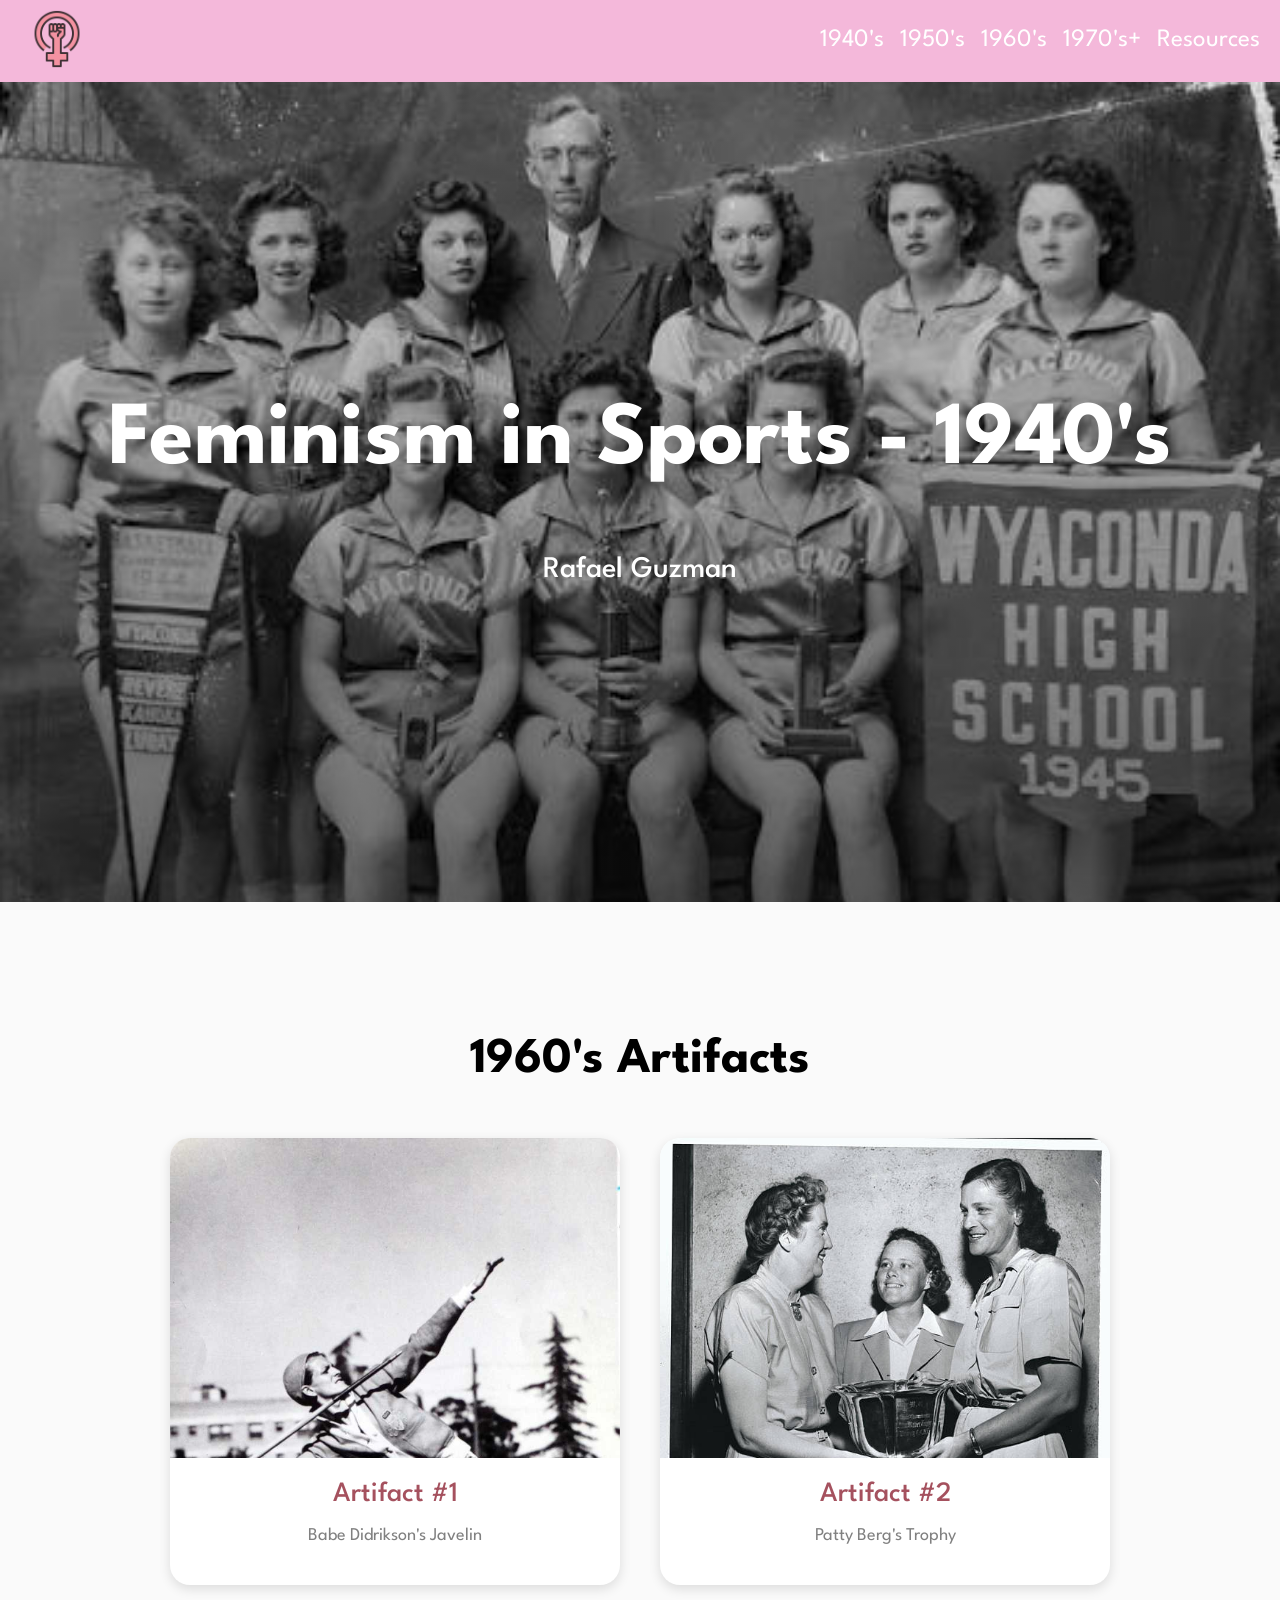
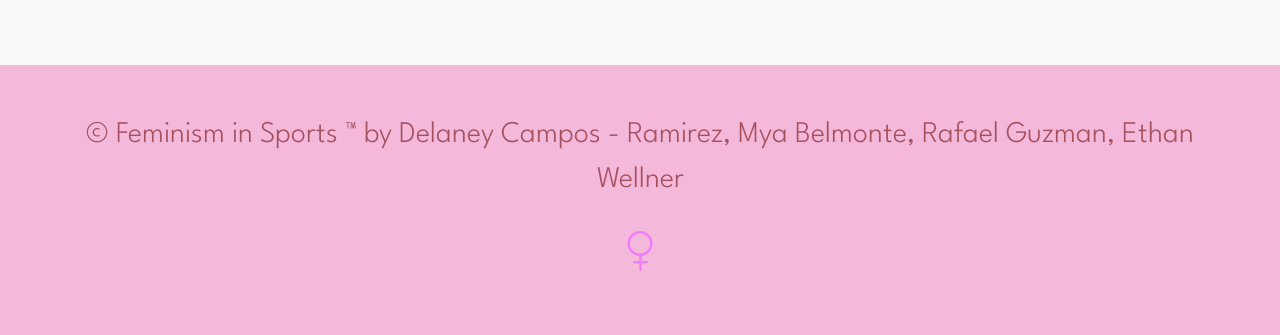
==== commit 8f9c0639: "Added rafs text" ====
--- a/1940's.html
+++ b/1940's.html
@@ -64,9 +64,9 @@
 
     <section class="image-background-1940">
         <div class="image-text text-center" data-aos="fade-up" data-aos-duration="2000">
-            <h1><b>Feminism in Sports - 1960's</b></h1>
+            <h1><b>Feminism in Sports - 1940's</b></h1>
             <br><br>
-            <h3>Delaney Campos-Ramirez</h3>
+            <h3>Rafael Guzman</h3>
         </div>
 
     </section>
@@ -111,12 +111,12 @@
                 data-bs-toggle="modal"
                 data-bs-target="#artifact1Modal">
 
-                <img src="img/1960/rudolphCards.png"
-                    alt="Wilma Rudolph Cards">
+                <img src="img/1940/javilan.png"
+                    alt="Babe Didrikson's Javelin" class="jav-img">
 
                 <div class="artifact-info">
                     <h3>Artifact #1</h3>
-                    <p>Wilma Rudolph Cards</p>
+                    <p>Babe Didrikson's Javelin</p>
                 </div>
 
             </div>
@@ -126,12 +126,13 @@
                 data-bs-toggle="modal"
                 data-bs-target="#artifact2Modal">
 
-                <img src="img/1960/trophyBillie.png"
-                    alt="Billie Jean King Trophy"  class="billie-img">
+                <img src="img/1940/PattyBerg’sTrophy.png"
+                    alt="Patty Berg's Trophy">
+                <!-- class="billie-img" -->
 
                 <div class="artifact-info">
                     <h3>Artifact #2</h3>
-                    <p>Billie Jean King Awards</p>
+                    <p>Patty Berg's Trophy</p>
                 </div>
 
             </div>
@@ -160,22 +161,29 @@
                 <div class="modal-body">
                     <div class="row align-items">
                         <div class="col-md-6 text-center">
-                            <img src="img/1960/rudolphCards.png" class="modal-image">
+                            <img src="img/1940/javilan.png" class="modal-image">
                             <p></p>
                         </div>
 
                         <div class="col-md-6 text-center">
                             <div class="modal-title">
-                                <h1>The Tennessee Tornado - Wilma Rudolph</h1>
+                                <h1>Babe Didrikson's Javelin</h1>
                             </div>
                             <div>
-                                <p>Wilma Rudolph’s cards are very rare collectible trading cards, as women of color make up less than 1% of the athletes featured in the Olympic card collection. Wilma represented persistence and determination, as she had to overcome many obstacles to get to the Olympics.
-Growing up in a small town in Tennessee, Rudolph’s leg was partially paralyzed at the age of 4, forcing her to wear a leg brace from the ages of 6 - 12. Despite this challenge, she still found her love and talent for running.
-During the 1960s, many women were abandoning sports and working out due to the idea that it gave them an “unfeminine physique”, something that was very frowned upon. Despite this way of thinking, many Black colleges saw it as an opportunity to uplift racial injustices. 
-She was coached and trained in Nashville at Tennessee A&I University by coach Ed Temple. At just 16, Rudolph ran the 4x100 meter relay team at the Olympics, earning a bronze medal. Rudolph later competed in the 1960 Olympics in Rome, being the first Black woman to win 3 gold medals in a single Olympic Games. She won gold in the 100-meter dash, 200-meter dash, and 4x100 meter relay.
-With the 1960 Olympic Games being the first Olympic Games to have worldwide TV coverage, Rudolph received significant publicity for her achievements. She was given many nicknames, such as “The Black Pearl” by the Italian press and “The Queen of the Olympics” by the Russian press.
-Rudolph also presented herself in a traditionally feminine manner, challenging the stereotype that female athletes could not be both athletic and feminine. She helped to break stereotypes placed on Black women and women in sports. Rudolph helped propel track and field for girls for future generations, proving to the world that women can be just as athletic as men.
-</p>
+                                <p>
+                                    This is the javelin that the famous Babe Didrikson practiced with for the Olympics. 
+                                    She would go on to win the gold medal in the javelin throw. She had also won the gold medal for the 80 
+                                    metre hurdle but was awarded silver for her high jump because she had used an unorthodox method. This javelin 
+                                    was chosen to represent the success of Babe Didrikson, who from a young age knew she would be one of the greatest 
+                                    athletes to ever live. The fact that she had to face a lot of challenges in life because of her gender makes this
+                                     an even more inspiring story about perseverance and she proved that women can do anything men can. This artifact 
+                                     was worthy of making the cut because it was a tool used by an empowering woman to prove misogynists wrong and truly 
+                                     become one of the greatest athletes in history. Women for a long time were told that playing sports competitively was
+                                      not an option, and women should only play recreationally. The years leading up to the 1940s were full of women challenging the 
+                                      societal norms that seemingly everyone agreed on and when Babe Didrikson came to top it all off, it showed women did have power and 
+                                      will do what they want and not what society wants them to. This story behind the artifact answers just a part of the essential question. 
+                                      This victory for women in sports represents the overarching goal of achieving equality for women all across the nation and eventually the world.
+                                </p>
                             </div>
                         </div>
                     </div>
@@ -203,20 +211,18 @@
                 <div class="modal-body">
                     <div class="row align-items">
                         <div class="col-md-6 text-center">
-                            <img src="img/1960/trophyBillie.png" class="modal-image">
+                            <img src="img/1940/PattyBerg’sTrophy.png" class="modal-image">
                             <p></p>
                         </div>
 
                         <div class="col-md-6 text-center">
                             <div class="modal-title">
-                                <h1>The Venus Rosewater Dish - Billie Jean King</h1>
+                                <h1>Patty Berg's Trophy</h1>
                             </div>
                             <div>
-                                <p>Billie Jean King won many trophies at Wimbledon during the 1960s, using her success to help advance women's sports and advocate for equality. Her breakthroughs proved that female athletes were just as marketable as men, and she demanded equal respect. 
-At a young age, King found her talent in sports. She first trained in softball and baseball, competing in leagues with girls five to seven years older than her. At the age of 11, however, her parents made her switch from softball to tennis as they believed King should participate in a more “ladylike” sport. King didn't hold back on the court and was often criticized for her aggressive style of play. She also had to learn about gender discrimination in sports, as she wasn’t allowed to be a part of a group picture because she was wearing tennis shorts instead of a tennis dress.
-During the 1960s, King had many Wimbledon breakthroughs, earning three trophies within ten years. In 1961, King and her partner Karen Hantze Susman became the youngest pair to win the Wimbledon women’s doubles title. Five years later, King won her first Wimbledon singles title, making her the world's number one-ranked player. The Open Era began in 1968, ending the division between amateurs and pro-only circuits, allowing all players to earn prize money. Before this era, King was making very little money. After the start of the Open Era, King was finally able to earn prize money for her accomplishments on the court.
-The Venus Rosewater Dish represents more than King's athletic success. Each Wimbledon victory increased her visibility and credibility, allowing her to advocate for equal prize money and greater opportunities for female athletes. Through her success and advocacy, King challenged gender discrimination in athletics and helped advance the broader fight for women's rights.
-</p>
+                                <p>
+                                    This artifact shows Patty Berg receiving an award from both the president of Women’s Western Golf Association and Babe Didrikson. Patty Berg, who is in the center of the picture, was one of Babe Didrikson’s (right) fellow competitors in golf tournaments. They were both seen as the best women golfers of the era, and it is only fitting for Patty Berg’s top adversary to hand her the trophy for winning the Women’s Western Open. This artifact was chosen because along with this trophy, Patty Berg had won $500 and instead of keeping it to herself, decided it would be best to donate the prize money to a fund for the advancement of golf amongst young women. This selfless act from young and talented Patty Berg exemplifies how women worked together to show the nation that they want equality and nothing less. This picture of Patty Berg being handed the trophy by her greatest competitor in golf answers another significant part of the essential question. These two opponents in sports had great sportsmanship, and showed the world that they fought for the same thing. Both Patty Berg and Babe Didrikson fought for equality for women in sports which means they also fought for overall equality for women. It is truly heartwarming to see such competitive opponents coming together and representing the strength of women and it goes without saying that their feats in sports show that women are more than capable of acquiring their rights, and it is only a matter of time until they do gain these basic human rights.
+                                </p>
                             </div>
                         </div>
                     </div>
--- a/styles.css
+++ b/styles.css
@@ -432,6 +432,8 @@
     margin: 0 auto;
 }
 
+
+
 .artifact-card:hover img{
     transform: scale(1.08);
 }
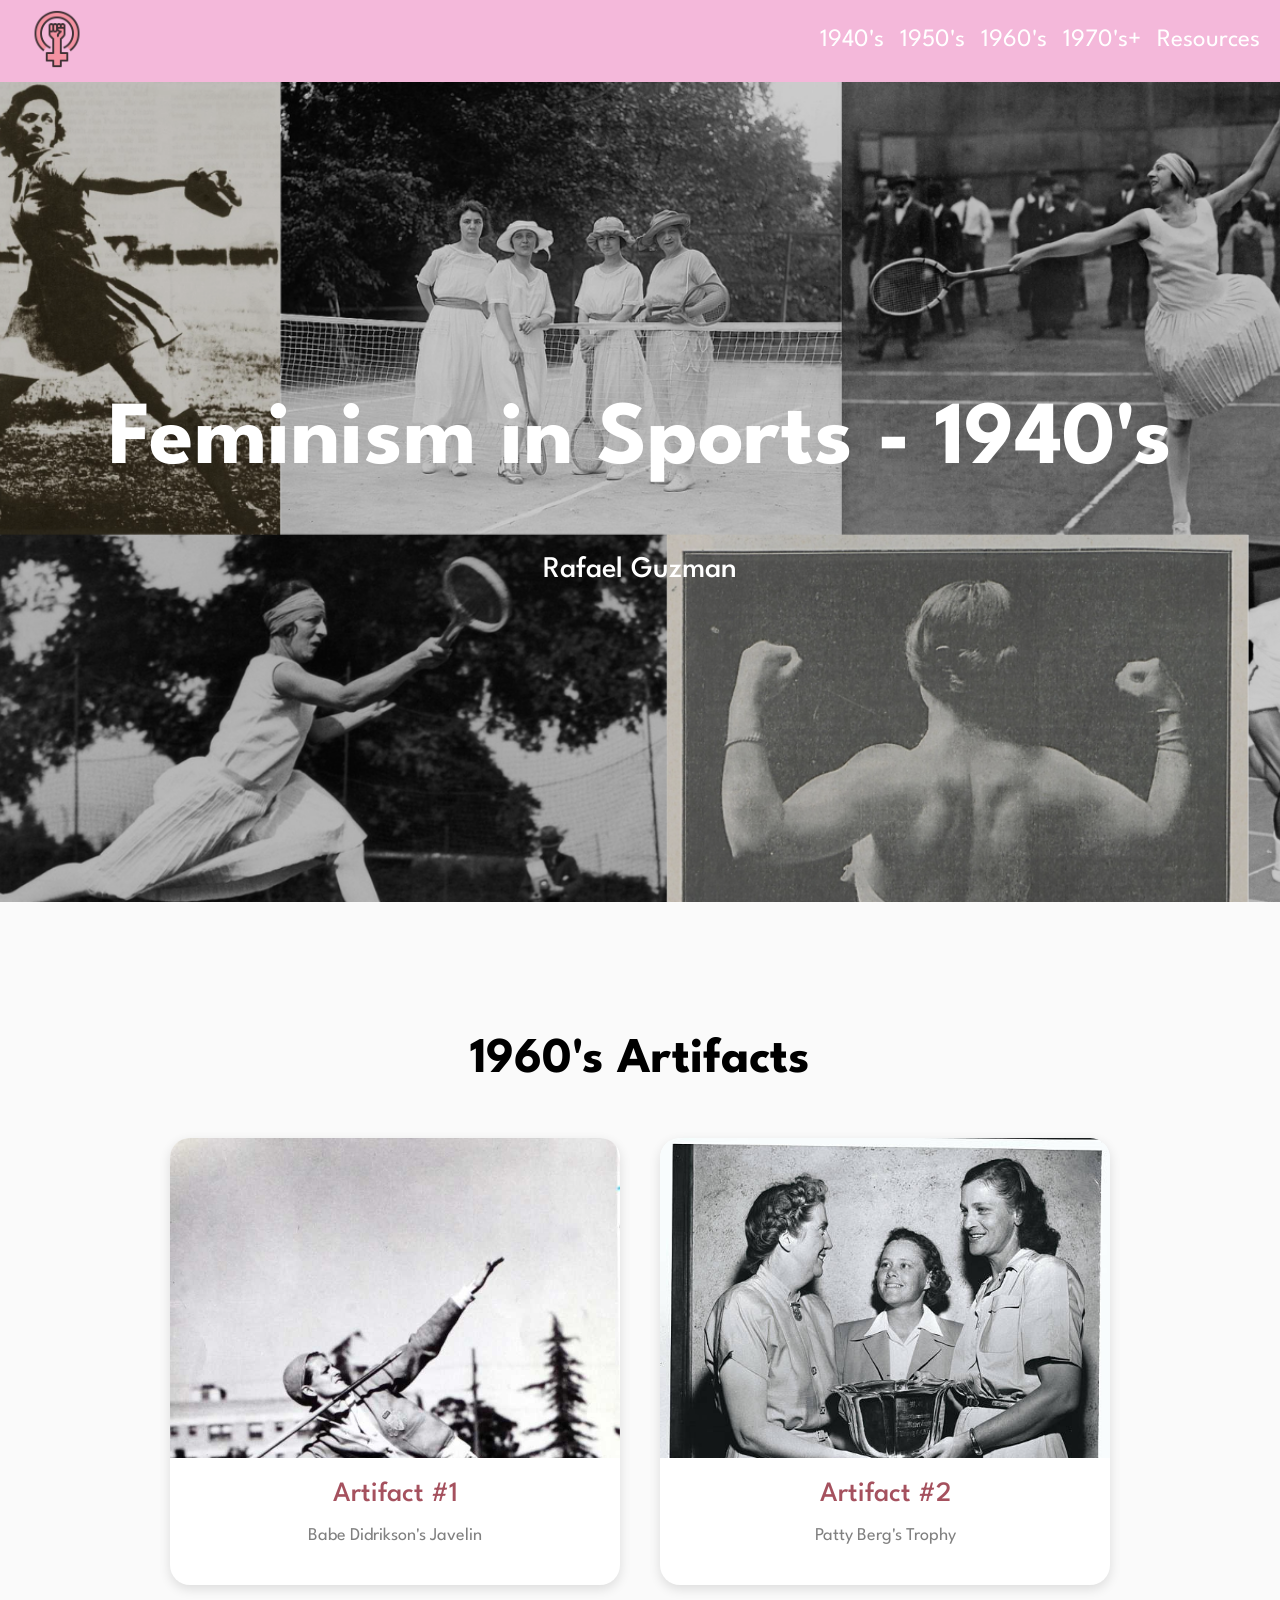
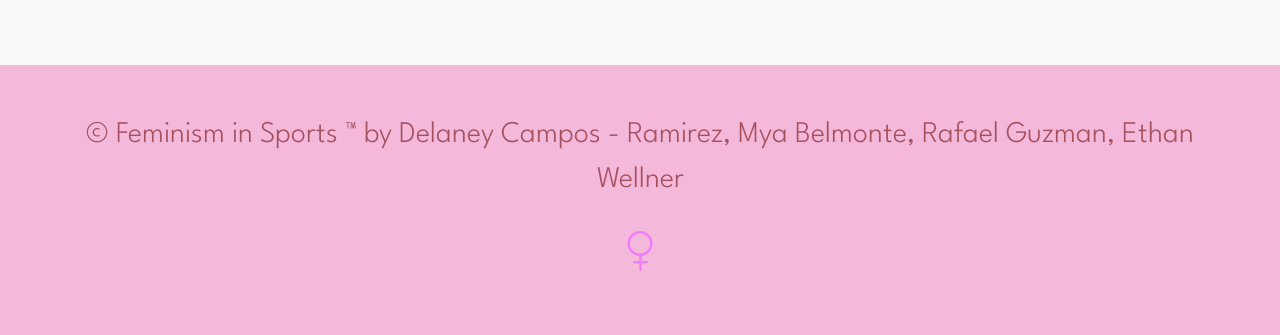
==== commit 2549fad1: "Changes" ====
--- a/1940's.html
+++ b/1940's.html
@@ -62,7 +62,7 @@
     </nav>
 
 
-    <section class="image-background-1940">
+    <section class="image-background">
         <div class="image-text text-center" data-aos="fade-up" data-aos-duration="2000">
             <h1><b>Feminism in Sports - 1940's</b></h1>
             <br><br>
--- a/styles.css
+++ b/styles.css
@@ -230,7 +230,7 @@
     margin: auto;
 }
 
-/* Center line */
+/* Center Line */
 
 .main-timeline::after{
     content: "";
@@ -257,7 +257,7 @@
     left: 50%;
 }
 
-/* Circle */
+/* Timeline Dots */
 
 .timeline-item::after{
     content: "";
@@ -281,66 +281,20 @@
 /* ---------------- Card ---------------- */
 
 .timeline-card{
-    overflow: hidden;
+    padding: 25px;
+    background: white;
+    border-radius: 12px;
     box-shadow: 0 2px 12px rgba(0,0,0,.15);
-/* 
-    opacity: 0;
-    scale: .8;
-
-    animation: fadeIn linear forwards;
-    animation-timeline: view();
-    animation-range: entry 100px cover 40%; */
-}
-
-.left .timeline-card{
-    transform-origin: left;
-}
-
-.right .timeline-card{
-    transform-origin: right;
-}
-
-@keyframes fadeIn{
-    to{
-        opacity: 1;
-        scale: 1;
-    }
-}
-
-/* ---------------- Image ---------------- */
-
-.timeline-image{
-    height: 320px;
-    background-position: center;
-    background-size: cover;
-    filter: saturate(40%);
-    transition: .4s;
-}
-
-.timeline-card:hover .timeline-image{
-    filter: saturate(100%);
-    transform: scale(1.08);
-}
-
-/* ---------------- Accordion ---------------- */
-
-.accordion-item{
-    border: none;
-}
-
-.accordion-button{
-    background: #efefef;
-    font-size: 20px;
-    font-weight: bold;
-}
-
-.accordion-button:not(.collapsed){
-    background: #f4b8da;
-    color: white;
-}
-
-.accordion-button:focus{
-    box-shadow: none;
+}
+
+.timeline-card h3{
+    margin-bottom: 10px;
+    font-size: 1.8rem;
+}
+
+.timeline-card p{
+    margin: 0;
+    line-height: 1.5;
 }
 
 /* ---------------- Mobile ---------------- */
@@ -366,7 +320,6 @@
         left: 10px;
     }
 }
-
 /*--Carousel--*/
 
 .artifact-section{
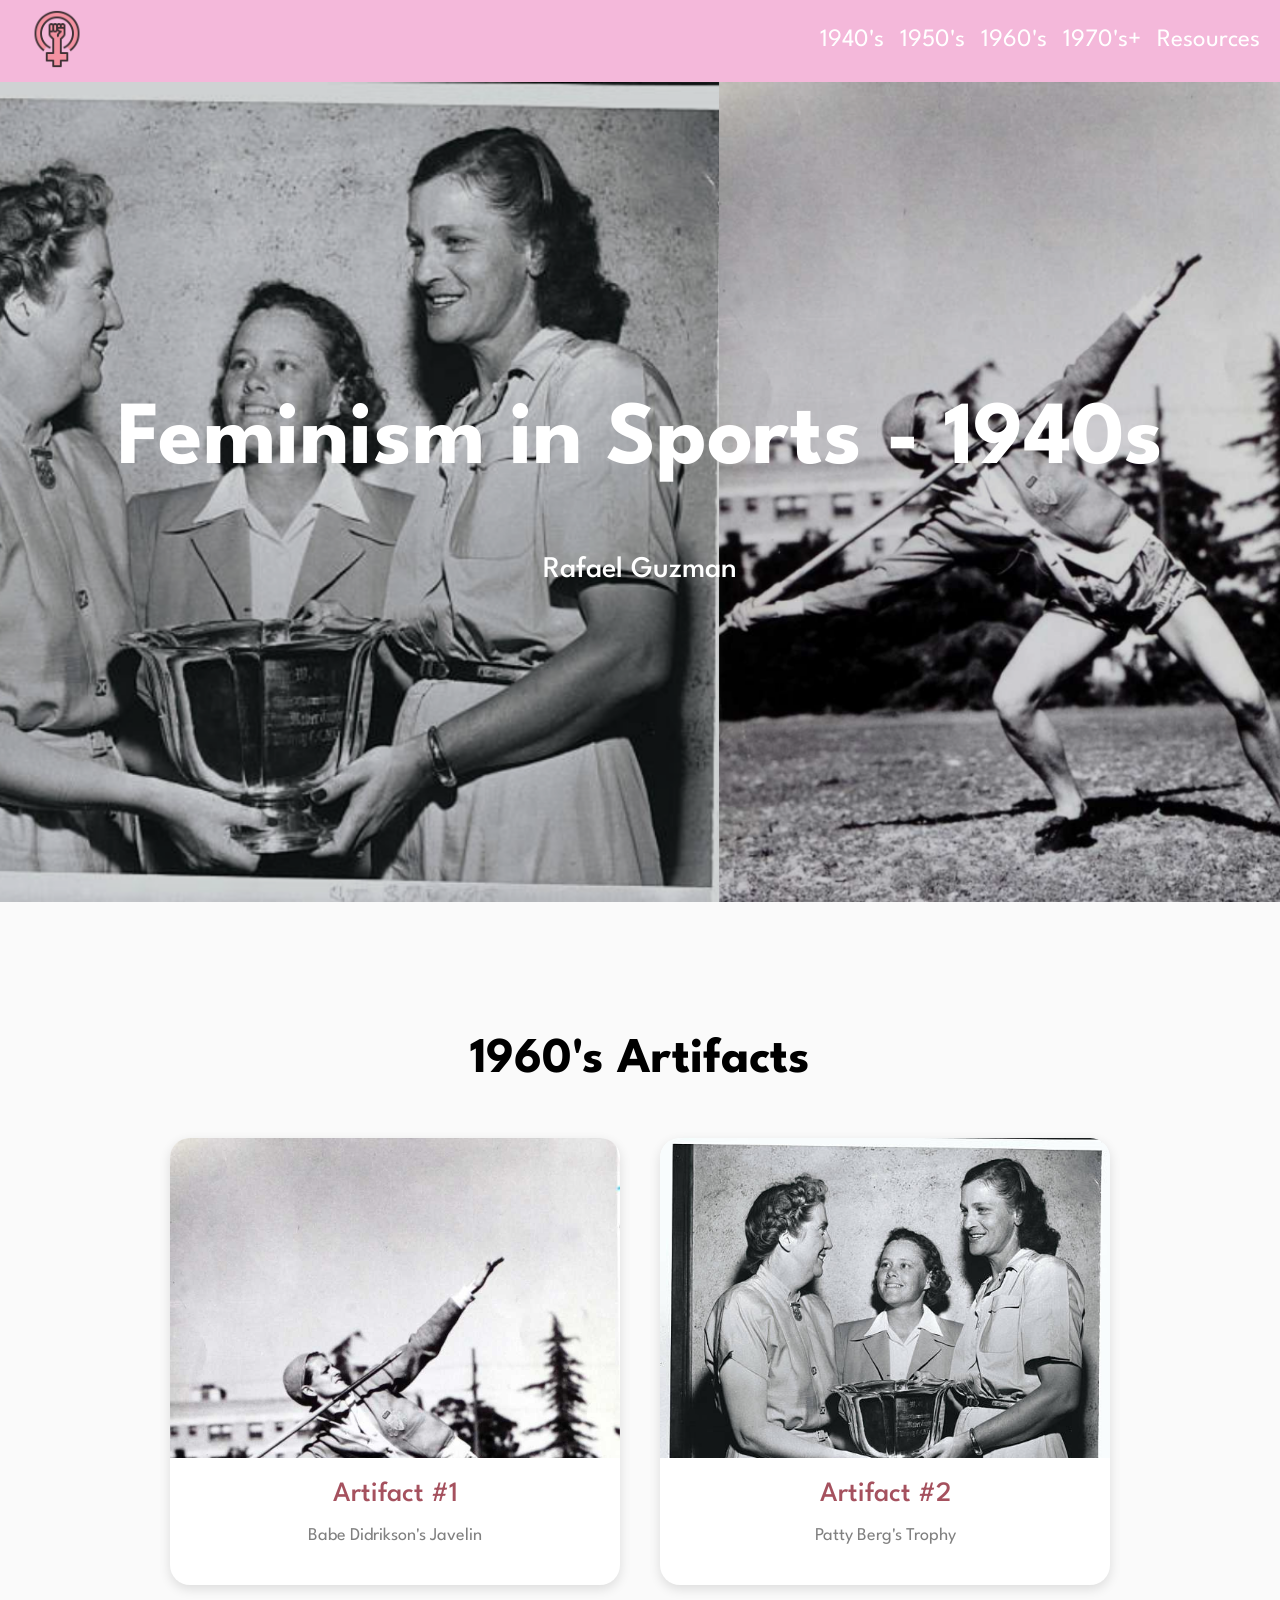
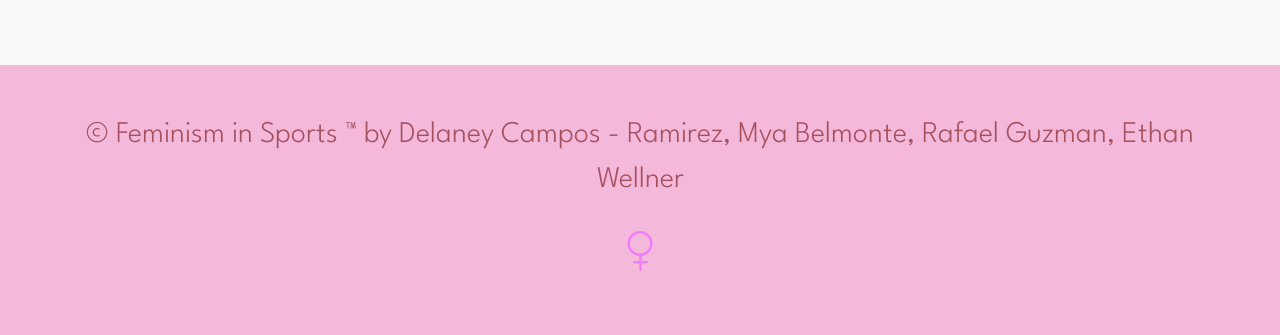
==== commit e9458d81: "Updated all images" ====
--- a/1940's.html
+++ b/1940's.html
@@ -62,9 +62,9 @@
     </nav>
 
 
-    <section class="image-background">
+    <section class="image-background-1940">
         <div class="image-text text-center" data-aos="fade-up" data-aos-duration="2000">
-            <h1><b>Feminism in Sports - 1940's</b></h1>
+            <h1><b>Feminism in Sports - 1940s</b></h1>
             <br><br>
             <h3>Rafael Guzman</h3>
         </div>
--- a/styles.css
+++ b/styles.css
@@ -148,17 +148,6 @@
 }
 
 /*----------Home Page----------*/
-.image-background{
-    height: calc(100vh - 80px);
-    background-image: url("img/background.png");
-    background-size: cover;
-    background-position: center;
-    background-repeat: no-repeat;
-
-    display: flex;
-    justify-content: center; /* Centers horizontally */
-    align-items: center;     /* Centers vertically */
-}
 
 .image-text{
     color: white;
@@ -418,11 +407,21 @@
 
 /*Top of years page*/
 
+.image-background{
+    height: calc(100vh - 80px);
+    background-image: url("img/image-background.png");
+    background-size: cover;
+    background-position: center;
+    background-repeat: no-repeat;
+
+    display: flex;
+    justify-content: center; /* Centers horizontally */
+    align-items: center;     /* Centers vertically */
+}
+
 .image-background-1940{
     height: calc(100vh - 80px);
-    background-image: linear-gradient(rgba(0, 0, 0, 0.1),
-                    rgba(0, 0, 0, 0.5)),
-                    url("img/1940/basketball1940.png");
+    background-image: url("img/image-background-1940.png");
     background-size: cover;
     background-position: center 0%;
     background-repeat: no-repeat;
@@ -431,4 +430,43 @@
     display: flex;
     justify-content: center; /* Centers horizontally */
     align-items: center;     /* Centers vertically */
+}
+
+.image-background-1950{
+    height: calc(100vh - 80px);
+    background-image: url("img/image-background-1950.png");
+    background-size: cover;
+    background-position: center 0%;
+    background-repeat: no-repeat;
+    
+
+    display: flex;
+    justify-content: center; /* Centers horizontally */
+    align-items: center;     /* Centers vertically */
+}
+
+.image-background-1960{
+    height: calc(100vh - 80px);
+    background-image: url("img/image-background-1960.png");
+    background-size: cover;
+    background-position: center 0%;
+    background-repeat: no-repeat;
+    
+
+    display: flex;
+    justify-content: center; /* Centers horizontally */
+    align-items: center;     /* Centers vertically */
+}
+
+.image-background-1970{
+    height: calc(100vh - 80px);
+    background-image: url("img/image-background-1970.png");
+    background-size: cover;
+    background-position: center 0%;
+    background-repeat: no-repeat;
+    
+
+    display: flex;
+    justify-content: center; /* Centers horizontally */
+    align-items: center;     /* Centers vertically */
 }
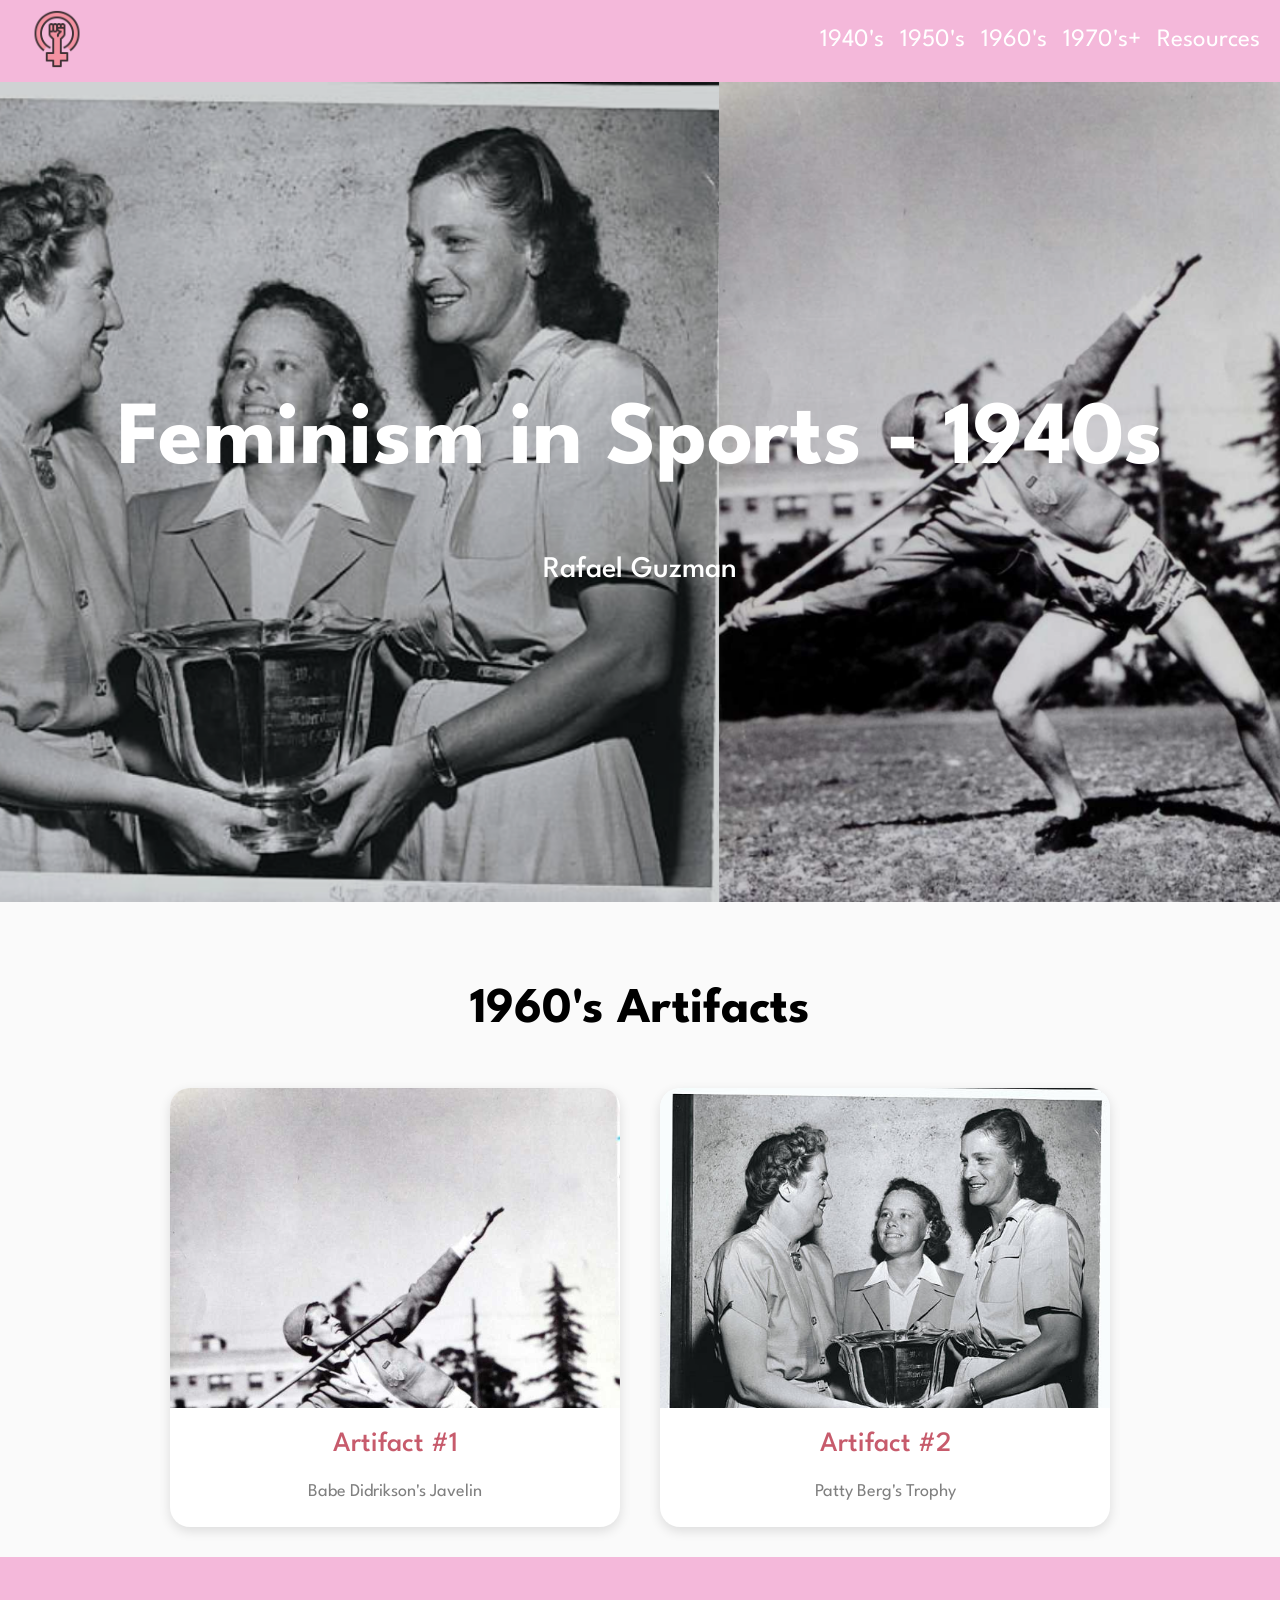
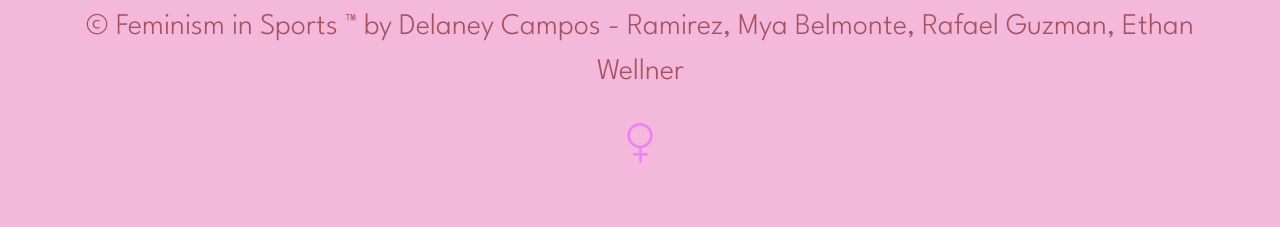
==== commit 922f7fda: "Rafs resources" ====
--- a/1940's.html
+++ b/1940's.html
@@ -3,7 +3,7 @@
 <head>
     <meta charset="UTF-8">
     <meta name="viewport" content="width=device-width, initial-scale=1.0">
-    <title>Feminism in Sports - 1960's</title>
+    <title>Feminism in Sports - 1940's</title>
     <link rel="icon" type="image/png" href="img/feminist.png">
     <link href="https://cdn.jsdelivr.net/npm/bootstrap@5.3.8/dist/css/bootstrap.min.css"
                rel="stylesheet" integrity="sha384-sRIl4kxILFvY47J16cr9ZwB07vP4J8+LH7qKQnuqkuIAvNWLzeN8tE5YBujZqJLB"
@@ -45,7 +45,7 @@
                         <a href="1950's.html" class="nav-link hover-underline-animation nbMenuItem">1950's</a>
                     </li>
                     <li class="nav-list-item">
-                        <a href="1960's.html" class="nav-link hover-underline-animation nbMenuIteme">1960's</a>
+                        <a href="1960's.html" class="nav-link hover-underline-animation nbMenuItem">1960's</a>
                     </li>
                     <li class="nav-list-item">
                         <a href="1970's.html" class="nav-link hover-underline-animation nbMenuItem">1970's+</a>
--- a/styles.css
+++ b/styles.css
@@ -469,4 +469,31 @@
     display: flex;
     justify-content: center; /* Centers horizontally */
     align-items: center;     /* Centers vertically */
+}
+
+/*-----Resouces----*/
+.resource-card{
+    background: white;
+    border-radius: 15px;
+    box-shadow: 0 4px 12px rgba(0,0,0,.1);
+    margin-bottom: 40px;
+    overflow: hidden;
+}
+
+.artifact-section{
+    padding: 30px;
+}
+
+.artifact-section:first-child{
+    border-bottom: 2px solid #eee;
+}
+
+.artifact-section h3{
+    color: #c75b6c;
+    margin-bottom: 15px;
+}
+
+.artifact-section p{
+    margin: 0;
+    line-height: 1.7;
 }
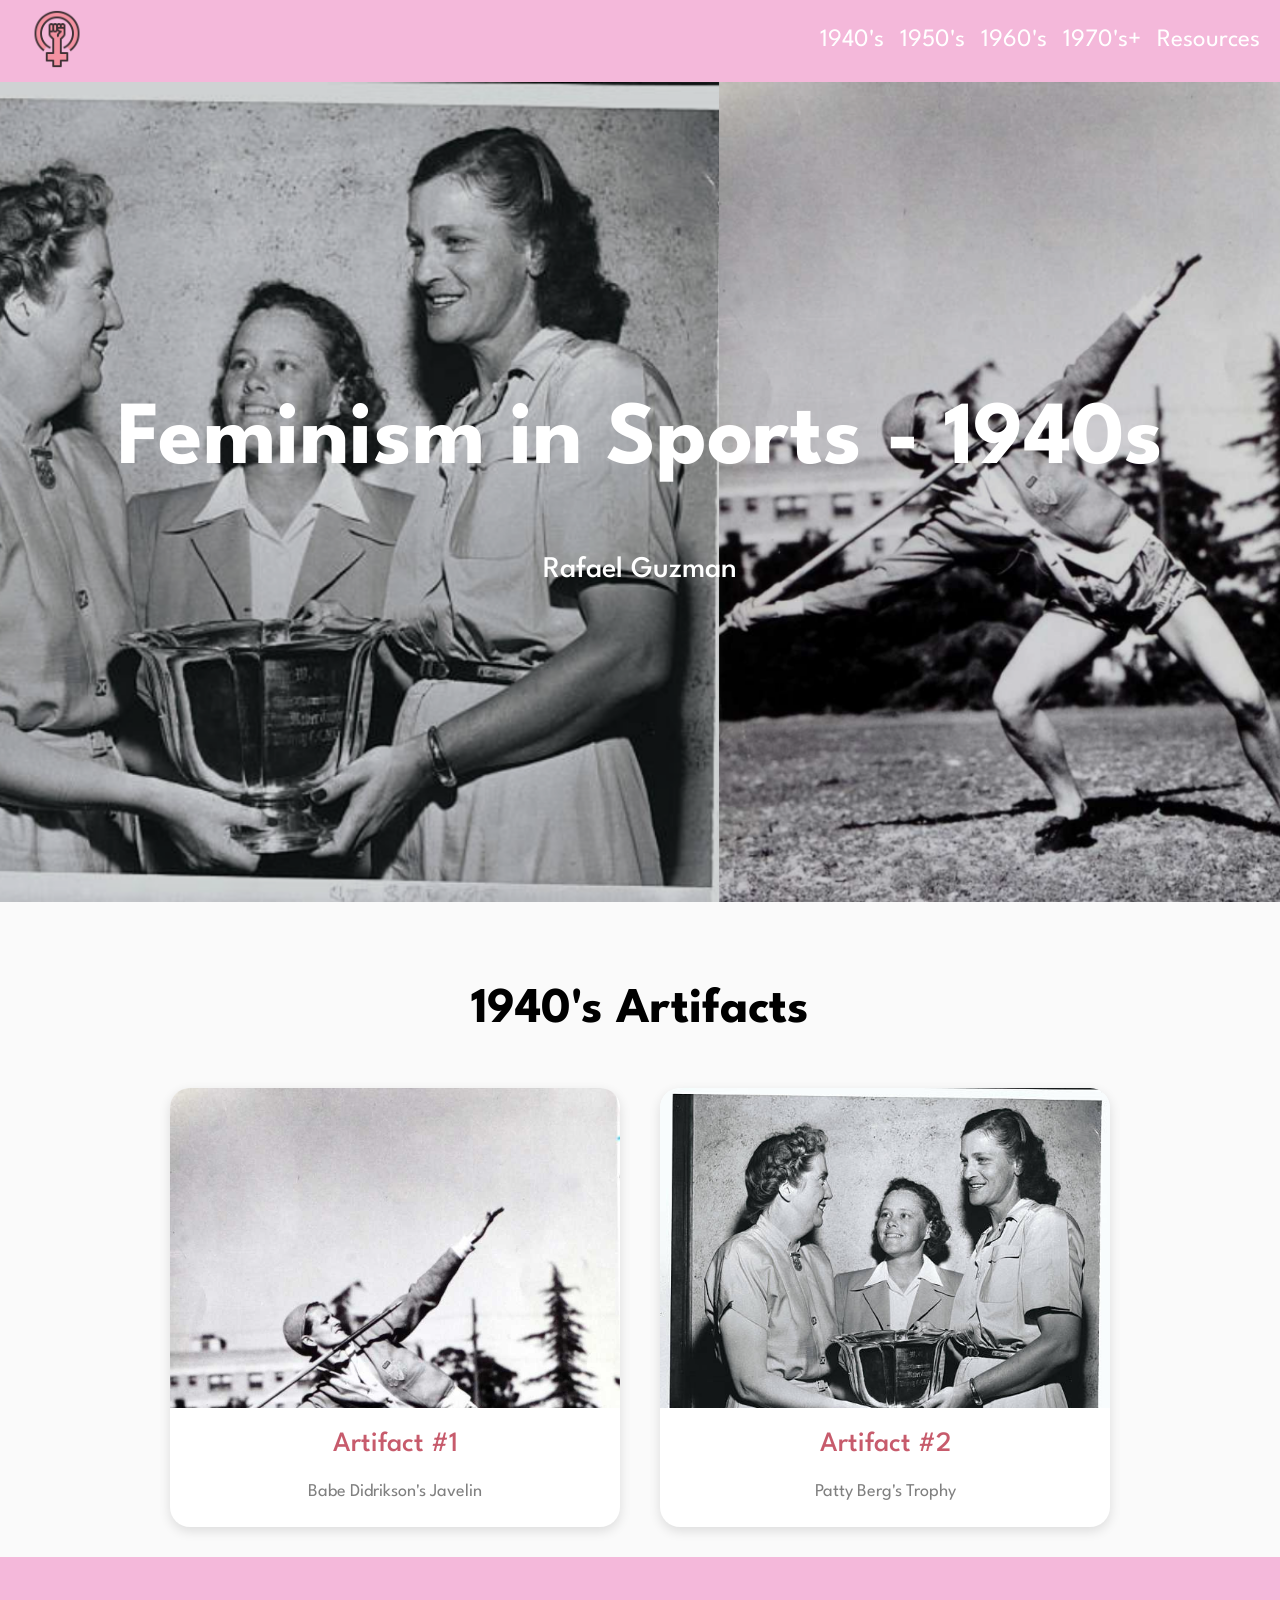
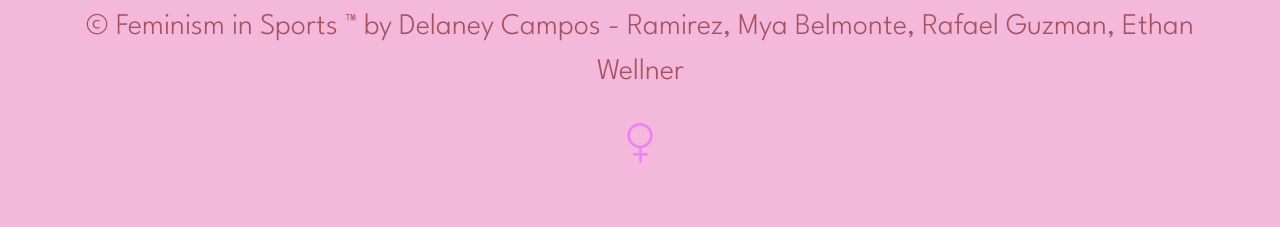
==== commit 0c137cd4: "Resouces added" ====
--- a/1940's.html
+++ b/1940's.html
@@ -102,7 +102,7 @@
 
     <section class="artifact-section">
 
-        <h1 class="text-center mb-5" style="font-size:50px;" data-aos="fade-in" data-aos-duration="5000"><b>1960's Artifacts</b></h1>
+        <h1 class="text-center mb-5" style="font-size:50px;" data-aos="fade-in" data-aos-duration="5000"><b>1940's Artifacts</b></h1>
 
         <div class="artifact-container">
 
